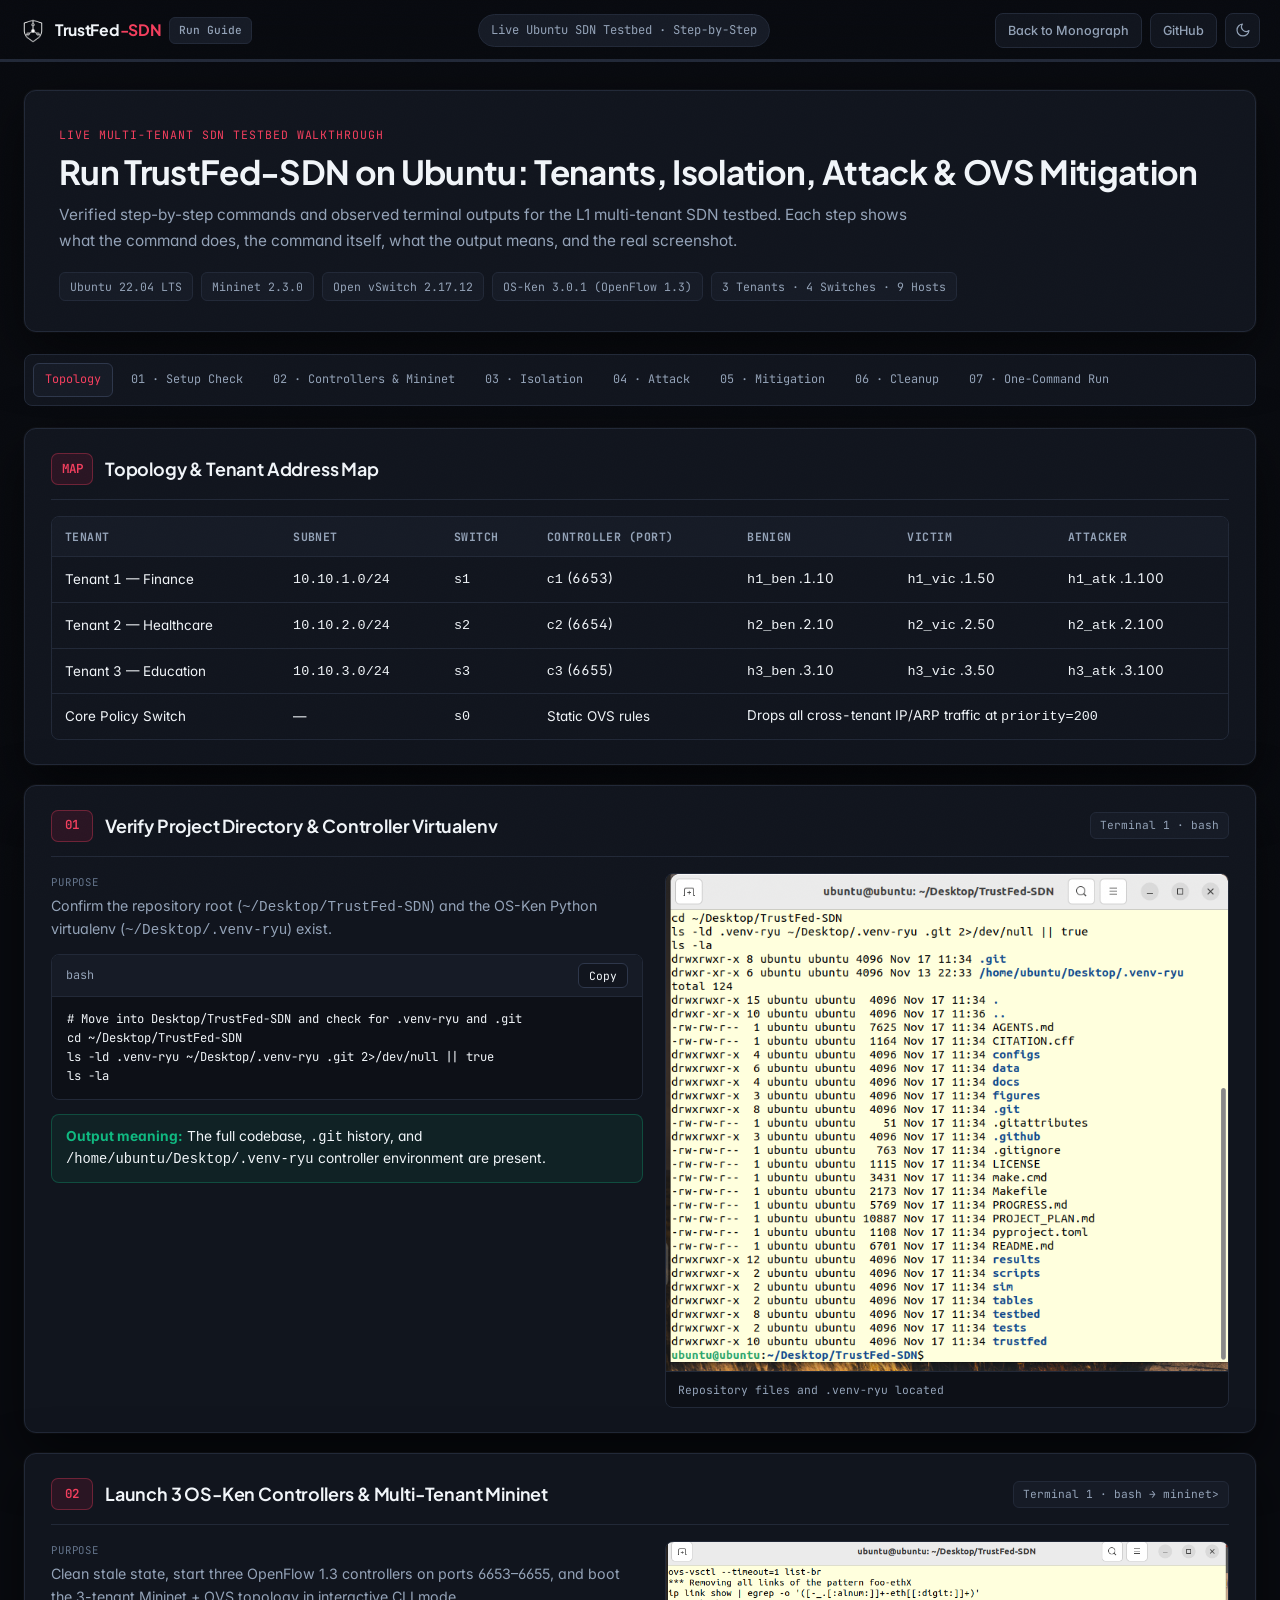
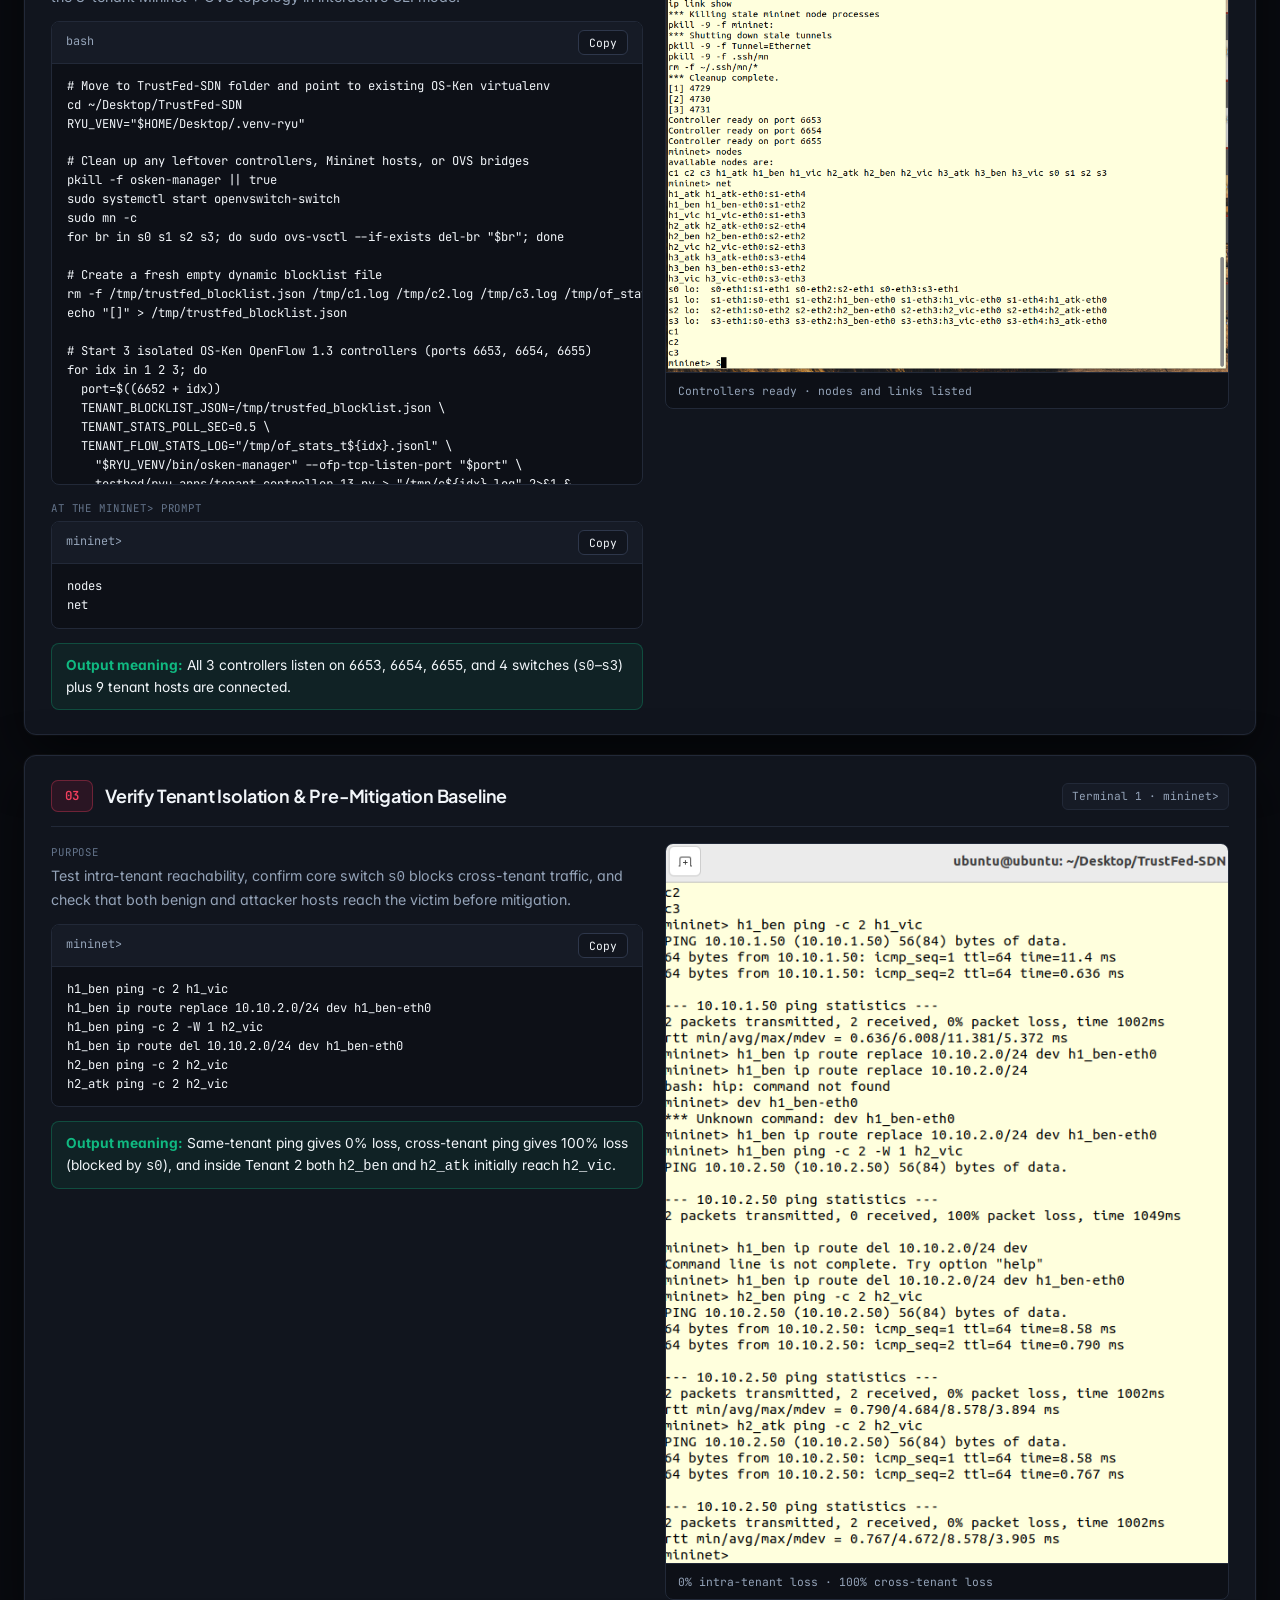
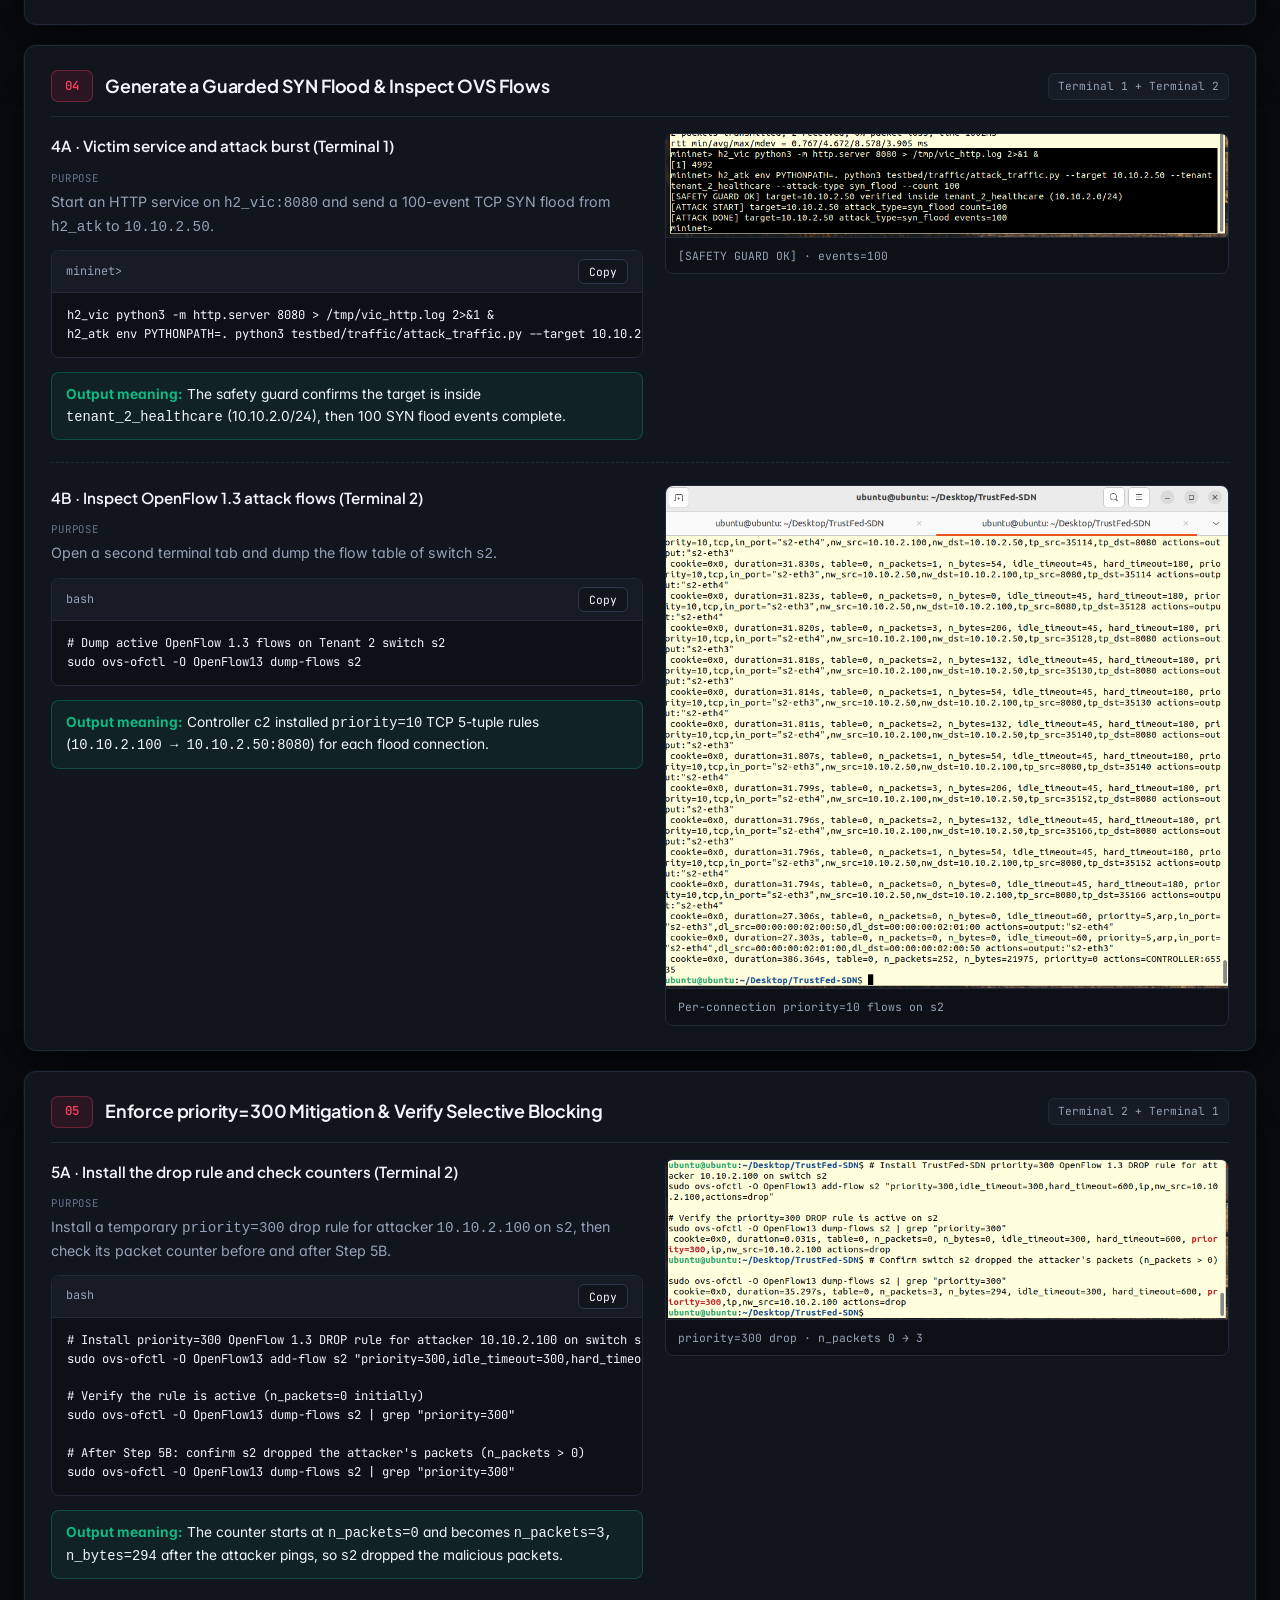
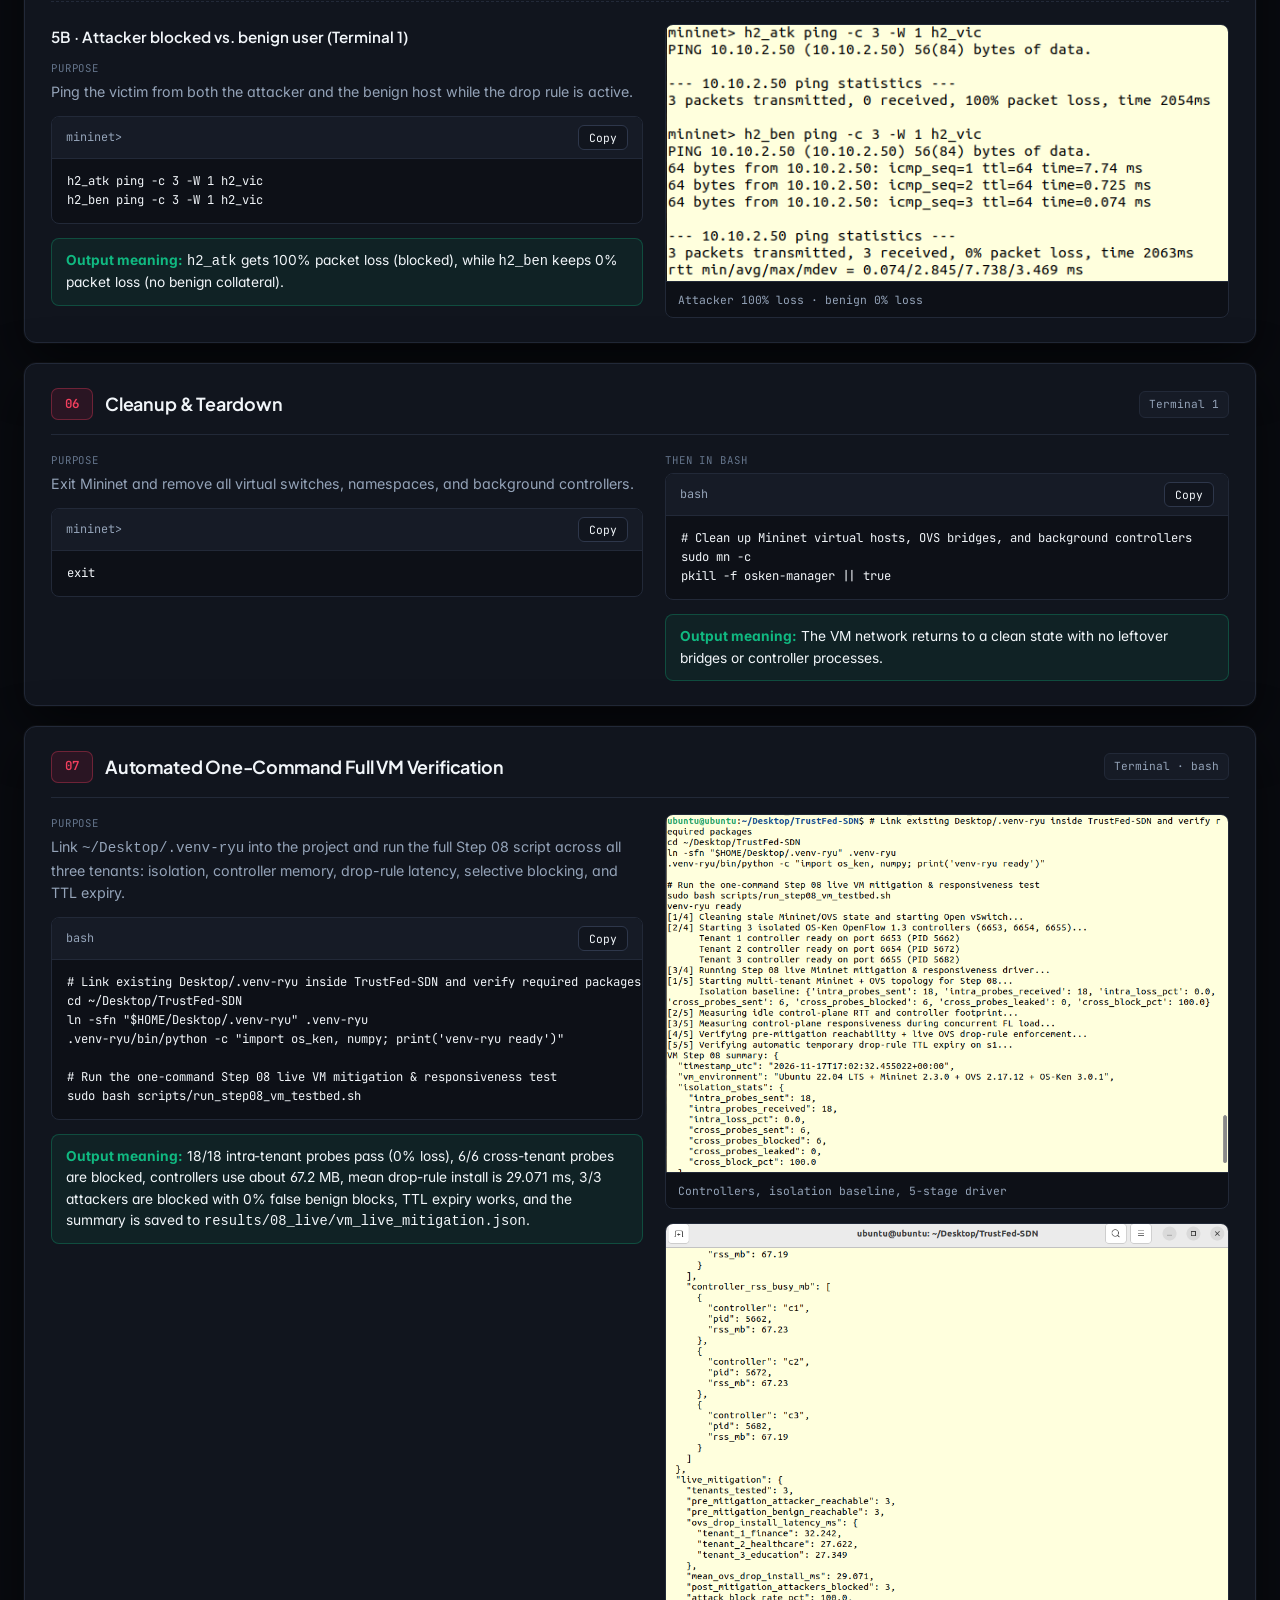
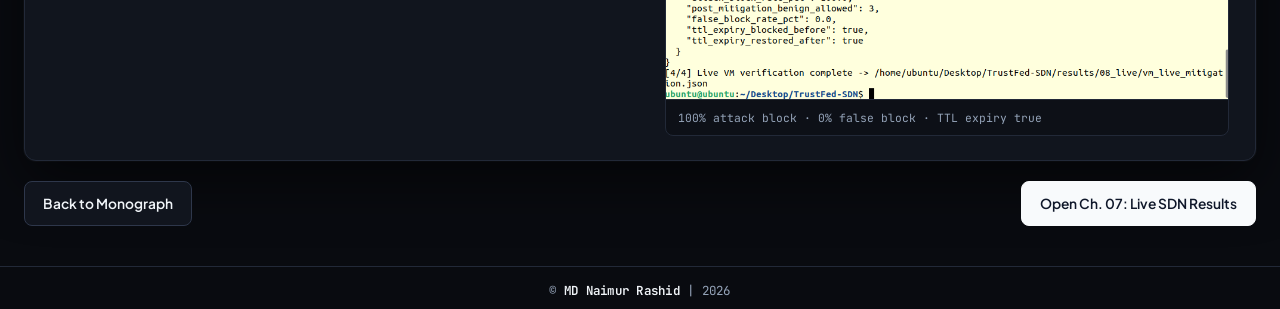
==== run-guide.html @ 1bdbc9b8 "Add Live Testbed Run Guide page with step screenshots and link buttons" ====
<!DOCTYPE html>
<html lang="en" data-theme="dark">

<head>
  <meta charset="UTF-8">
  <meta name="viewport" content="width=device-width, initial-scale=1.0">
  <title>Live Testbed Run Guide — TrustFed-SDN</title>
  <meta name="description"
    content="Step-by-step guide to run the TrustFed-SDN multi-tenant SDN testbed (Mininet + Open vSwitch + OS-Ken) on Ubuntu 22.04 with verified terminal outputs.">
  <link rel="icon" type="image/png" href="images/logo.png">
  <link rel="preconnect" href="https://fonts.googleapis.com">
  <link rel="preconnect" href="https://fonts.gstatic.com" crossorigin>
  <link
    href="https://fonts.googleapis.com/css2?family=Inter:wght@400;500;600;700&family=JetBrains+Mono:wght@400;500;600&family=Plus+Jakarta+Sans:wght@500;600;700&display=swap"
    rel="stylesheet">
  <link rel="stylesheet" href="css/style.css">
  <link rel="stylesheet" href="css/run-guide.css">
  <script>
    (function () {
      var saved = localStorage.getItem("theme") || "dark";
      document.documentElement.setAttribute("data-theme", saved);
    })();
  </script>
</head>

<body>
  <div class="grain" aria-hidden="true"></div>

  <!-- ============ TOP HEADER ============ -->
  <header class="topbar">
    <div class="topbar-inner">
      <div class="topbar-left">
        <a href="index.html" class="brand-link">
          <img src="images/logo.png" alt="TrustFed-SDN Mark" class="brand-logo" data-brand-logo>
          <span>TrustFed<span class="brand-accent">-SDN</span></span>
        </a>
        <span class="edition-pill">Run Guide</span>
      </div>

      <div class="topbar-center">
        <span class="chapter-readout">Live Ubuntu SDN Testbed · Step-by-Step</span>
      </div>

      <div class="topbar-right">
        <a href="index.html" class="pill-btn">Back to Monograph</a>
        <a href="https://github.com/naimurhamim/TrustFed-SDN" target="_blank" rel="noopener"
          class="pill-btn hide-mobile">GitHub</a>
        <button id="themeToggleBtn" class="icon-btn" type="button" aria-label="Toggle light and dark theme"
          title="Toggle light/dark theme">
          <svg class="icon-moon" width="16" height="16" viewBox="0 0 24 24" fill="none" stroke="currentColor"
            stroke-width="1.8" stroke-linecap="round" stroke-linejoin="round" aria-hidden="true">
            <path d="M21 12.79A9 9 0 1 1 11.21 3 7 7 0 0 0 21 12.79z"></path>
          </svg>
          <svg class="icon-sun" width="16" height="16" viewBox="0 0 24 24" fill="none" stroke="currentColor"
            stroke-width="1.8" stroke-linecap="round" stroke-linejoin="round" aria-hidden="true">
            <circle cx="12" cy="12" r="5"></circle>
            <line x1="12" y1="1" x2="12" y2="3"></line>
            <line x1="12" y1="21" x2="12" y2="23"></line>
            <line x1="4.22" y1="4.22" x2="5.64" y2="5.64"></line>
            <line x1="18.36" y1="18.36" x2="19.78" y2="19.78"></line>
            <line x1="1" y1="12" x2="3" y2="12"></line>
            <line x1="21" y1="12" x2="23" y2="12"></line>
            <line x1="4.22" y1="19.78" x2="5.64" y2="18.36"></line>
            <line x1="18.36" y1="5.64" x2="19.78" y2="4.22"></line>
          </svg>
        </button>
      </div>
    </div>
    <div class="read-progress-track">
      <div id="readProgressFill" class="read-progress-fill"></div>
    </div>
  </header>

  <main class="guide-shell">

    <!-- ============ HERO ============ -->
    <section class="guide-hero">
      <span class="guide-kicker">Live Multi-Tenant SDN Testbed Walkthrough</span>
      <h1 class="guide-title">Run TrustFed-SDN on Ubuntu: Tenants, Isolation, Attack &amp; OVS Mitigation</h1>
      <p class="guide-lede">
        Verified step-by-step commands and observed terminal outputs for the L1 multi-tenant SDN testbed. Each step
        shows what the command does, the command itself, what the output means, and the real screenshot.
      </p>
      <div class="env-chips">
        <span class="env-chip">Ubuntu 22.04 LTS</span>
        <span class="env-chip">Mininet 2.3.0</span>
        <span class="env-chip">Open vSwitch 2.17.12</span>
        <span class="env-chip">OS-Ken 3.0.1 (OpenFlow 1.3)</span>
        <span class="env-chip">3 Tenants · 4 Switches · 9 Hosts</span>
      </div>
    </section>

    <!-- ============ STEP JUMP NAV ============ -->
    <nav class="step-jump" aria-label="Jump to step">
      <a href="#topology">Topology</a>
      <a href="#step1">01 · Setup Check</a>
      <a href="#step2">02 · Controllers &amp; Mininet</a>
      <a href="#step3">03 · Isolation</a>
      <a href="#step4">04 · Attack</a>
      <a href="#step5">05 · Mitigation</a>
      <a href="#step6">06 · Cleanup</a>
      <a href="#step7">07 · One-Command Run</a>
    </nav>

    <!-- ============ TOPOLOGY ============ -->
    <section class="guide-step" id="topology">
      <div class="guide-step-head">
        <span class="guide-step-num">MAP</span>
        <h2>Topology &amp; Tenant Address Map</h2>
      </div>
      <div class="table-wrap">
        <table class="data-table">
          <thead>
            <tr>
              <th>Tenant</th>
              <th>Subnet</th>
              <th>Switch</th>
              <th>Controller (Port)</th>
              <th>Benign</th>
              <th>Victim</th>
              <th>Attacker</th>
            </tr>
          </thead>
          <tbody>
            <tr>
              <td>Tenant 1 — Finance</td>
              <td><code>10.10.1.0/24</code></td>
              <td><code>s1</code></td>
              <td><code>c1</code> (6653)</td>
              <td><code>h1_ben</code> .1.10</td>
              <td><code>h1_vic</code> .1.50</td>
              <td><code>h1_atk</code> .1.100</td>
            </tr>
            <tr>
              <td>Tenant 2 — Healthcare</td>
              <td><code>10.10.2.0/24</code></td>
              <td><code>s2</code></td>
              <td><code>c2</code> (6654)</td>
              <td><code>h2_ben</code> .2.10</td>
              <td><code>h2_vic</code> .2.50</td>
              <td><code>h2_atk</code> .2.100</td>
            </tr>
            <tr>
              <td>Tenant 3 — Education</td>
              <td><code>10.10.3.0/24</code></td>
              <td><code>s3</code></td>
              <td><code>c3</code> (6655)</td>
              <td><code>h3_ben</code> .3.10</td>
              <td><code>h3_vic</code> .3.50</td>
              <td><code>h3_atk</code> .3.100</td>
            </tr>
            <tr>
              <td>Core Policy Switch</td>
              <td>—</td>
              <td><code>s0</code></td>
              <td>Static OVS rules</td>
              <td colspan="3">Drops all cross-tenant IP/ARP traffic at <code>priority=200</code></td>
            </tr>
          </tbody>
        </table>
      </div>
    </section>

    <!-- ============ STEP 1 ============ -->
    <section class="guide-step" id="step1">
      <div class="guide-step-head">
        <span class="guide-step-num">01</span>
        <h2>Verify Project Directory &amp; Controller Virtualenv</h2>
        <span class="guide-step-where">Terminal 1 · bash</span>
      </div>
      <div class="step-split">
        <div class="step-text">
          <span class="label">Purpose</span>
          <p>Confirm the repository root (<code>~/Desktop/TrustFed-SDN</code>) and the OS-Ken Python virtualenv
            (<code>~/Desktop/.venv-ryu</code>) exist.</p>
          <div class="code-card">
            <div class="code-card-head"><span>bash</span><button class="copy-btn" type="button"
                data-copy-target="cmd1">Copy</button></div>
            <pre id="cmd1"># Move into Desktop/TrustFed-SDN and check for .venv-ryu and .git
cd ~/Desktop/TrustFed-SDN
ls -ld .venv-ryu ~/Desktop/.venv-ryu .git 2&gt;/dev/null || true
ls -la</pre>
          </div>
          <div class="meaning-box"><strong>Output meaning:</strong> The full codebase, <code>.git</code> history,
            and <code>/home/ubuntu/Desktop/.venv-ryu</code> controller environment are present.</div>
        </div>
        <div class="shot-col">
          <figure class="shot-card">
            <div class="shot-frame" data-title="Step 1 — Directory and Virtualenv Check">
              <img src="images/live-demo/step00_env_check.png" alt="Step 1 directory and virtualenv check" loading="lazy">
              <span class="zoom-chip">Click to enlarge</span>
            </div>
            <figcaption>Repository files and .venv-ryu located</figcaption>
          </figure>
        </div>
      </div>
    </section>

    <!-- ============ STEP 2 ============ -->
    <section class="guide-step" id="step2">
      <div class="guide-step-head">
        <span class="guide-step-num">02</span>
        <h2>Launch 3 OS-Ken Controllers &amp; Multi-Tenant Mininet</h2>
        <span class="guide-step-where">Terminal 1 · bash → mininet&gt;</span>
      </div>
      <div class="step-split">
        <div class="step-text">
          <span class="label">Purpose</span>
          <p>Clean stale state, start three OpenFlow 1.3 controllers on ports 6653–6655, and boot the 3-tenant
            Mininet + OVS topology in interactive CLI mode.</p>
          <div class="code-card">
            <div class="code-card-head"><span>bash</span><button class="copy-btn" type="button"
                data-copy-target="cmd2">Copy</button></div>
            <pre id="cmd2"># Move to TrustFed-SDN folder and point to existing OS-Ken virtualenv
cd ~/Desktop/TrustFed-SDN
RYU_VENV="$HOME/Desktop/.venv-ryu"

# Clean up any leftover controllers, Mininet hosts, or OVS bridges
pkill -f osken-manager || true
sudo systemctl start openvswitch-switch
sudo mn -c
for br in s0 s1 s2 s3; do sudo ovs-vsctl --if-exists del-br "$br"; done

# Create a fresh empty dynamic blocklist file
rm -f /tmp/trustfed_blocklist.json /tmp/c1.log /tmp/c2.log /tmp/c3.log /tmp/of_stats_t*.jsonl
echo "[]" &gt; /tmp/trustfed_blocklist.json

# Start 3 isolated OS-Ken OpenFlow 1.3 controllers (ports 6653, 6654, 6655)
for idx in 1 2 3; do
  port=$((6652 + idx))
  TENANT_BLOCKLIST_JSON=/tmp/trustfed_blocklist.json \
  TENANT_STATS_POLL_SEC=0.5 \
  TENANT_FLOW_STATS_LOG="/tmp/of_stats_t${idx}.jsonl" \
    "$RYU_VENV/bin/osken-manager" --ofp-tcp-listen-port "$port" \
    testbed/ryu_apps/tenant_controller_13.py &gt; "/tmp/c${idx}.log" 2&gt;&amp;1 &amp;
done

# Verify all 3 controllers are listening before starting Mininet
sleep 3
for port in 6653 6654 6655; do
  "$RYU_VENV/bin/python" -c "import socket; s=socket.create_connection(('127.0.0.1', $port), 1.0); s.close(); print('Controller ready on port', $port)"
done

# Start the 3-tenant Mininet + OVS topology in interactive CLI mode
SYS_SITE=$(python3 -c 'import site; print(":".join(site.getsitepackages()))')
sudo env PYTHONPATH="$PWD:$SYS_SITE" "$RYU_VENV/bin/python" testbed/topology/multi_tenant_topo.py --cli</pre>
          </div>
          <span class="label">At the mininet&gt; prompt</span>
          <div class="code-card">
            <div class="code-card-head"><span>mininet&gt;</span><button class="copy-btn" type="button"
                data-copy-target="cmd2b">Copy</button></div>
            <pre id="cmd2b">nodes
net</pre>
          </div>
          <div class="meaning-box"><strong>Output meaning:</strong> All 3 controllers listen on 6653, 6654, 6655,
            and 4 switches (<code>s0</code>–<code>s3</code>) plus 9 tenant hosts are connected.</div>
        </div>
        <div class="shot-col">
          <figure class="shot-card">
            <div class="shot-frame" data-title="Step 2 — Controllers Ready and Mininet Topology">
              <img src="images/live-demo/step01_controllers_and_topology.png"
                alt="Step 2 controllers ready and Mininet topology" loading="lazy">
              <span class="zoom-chip">Click to enlarge</span>
            </div>
            <figcaption>Controllers ready · nodes and links listed</figcaption>
          </figure>
        </div>
      </div>
    </section>

    <!-- ============ STEP 3 ============ -->
    <section class="guide-step" id="step3">
      <div class="guide-step-head">
        <span class="guide-step-num">03</span>
        <h2>Verify Tenant Isolation &amp; Pre-Mitigation Baseline</h2>
        <span class="guide-step-where">Terminal 1 · mininet&gt;</span>
      </div>
      <div class="step-split">
        <div class="step-text">
          <span class="label">Purpose</span>
          <p>Test intra-tenant reachability, confirm core switch <code>s0</code> blocks cross-tenant traffic, and
            check that both benign and attacker hosts reach the victim before mitigation.</p>
          <div class="code-card">
            <div class="code-card-head"><span>mininet&gt;</span><button class="copy-btn" type="button"
                data-copy-target="cmd3">Copy</button></div>
            <pre id="cmd3">h1_ben ping -c 2 h1_vic
h1_ben ip route replace 10.10.2.0/24 dev h1_ben-eth0
h1_ben ping -c 2 -W 1 h2_vic
h1_ben ip route del 10.10.2.0/24 dev h1_ben-eth0
h2_ben ping -c 2 h2_vic
h2_atk ping -c 2 h2_vic</pre>
          </div>
          <div class="meaning-box"><strong>Output meaning:</strong> Same-tenant ping gives 0% loss, cross-tenant
            ping gives 100% loss (blocked by <code>s0</code>), and inside Tenant 2 both <code>h2_ben</code> and
            <code>h2_atk</code> initially reach <code>h2_vic</code>.</div>
        </div>
        <div class="shot-col">
          <figure class="shot-card">
            <div class="shot-frame" data-title="Step 3 — Isolation and Pre-Attack Baseline">
              <img src="images/live-demo/step02_isolation_and_pre_attack.png"
                alt="Step 3 intra-tenant, cross-tenant isolation, and pre-attack baseline" loading="lazy">
              <span class="zoom-chip">Click to enlarge</span>
            </div>
            <figcaption>0% intra-tenant loss · 100% cross-tenant loss</figcaption>
          </figure>
        </div>
      </div>
    </section>

    <!-- ============ STEP 4 ============ -->
    <section class="guide-step" id="step4">
      <div class="guide-step-head">
        <span class="guide-step-num">04</span>
        <h2>Generate a Guarded SYN Flood &amp; Inspect OVS Flows</h2>
        <span class="guide-step-where">Terminal 1 + Terminal 2</span>
      </div>

      <div class="step-split">
        <div class="step-text">
          <h3 class="guide-sub">4A · Victim service and attack burst (Terminal 1)</h3>
          <span class="label">Purpose</span>
          <p>Start an HTTP service on <code>h2_vic:8080</code> and send a 100-event TCP SYN flood from
            <code>h2_atk</code> to <code>10.10.2.50</code>.</p>
          <div class="code-card">
            <div class="code-card-head"><span>mininet&gt;</span><button class="copy-btn" type="button"
                data-copy-target="cmd4a">Copy</button></div>
            <pre id="cmd4a">h2_vic python3 -m http.server 8080 &gt; /tmp/vic_http.log 2&gt;&amp;1 &amp;
h2_atk env PYTHONPATH=. python3 testbed/traffic/attack_traffic.py --target 10.10.2.50 --tenant tenant_2_healthcare --attack-type syn_flood --count 100</pre>
          </div>
          <div class="meaning-box"><strong>Output meaning:</strong> The safety guard confirms the target is inside
            <code>tenant_2_healthcare</code> (10.10.2.0/24), then 100 SYN flood events complete.</div>
        </div>
        <div class="shot-col">
          <figure class="shot-card">
            <div class="shot-frame" data-title="Step 4A — Live SYN Flood Execution">
              <img src="images/live-demo/step03a_syn_flood_attack.png" alt="Step 4A live SYN flood execution"
                loading="lazy">
              <span class="zoom-chip">Click to enlarge</span>
            </div>
            <figcaption>[SAFETY GUARD OK] · events=100</figcaption>
          </figure>
        </div>
      </div>

      <div class="step-split">
        <div class="step-text">
          <h3 class="guide-sub">4B · Inspect OpenFlow 1.3 attack flows (Terminal 2)</h3>
          <span class="label">Purpose</span>
          <p>Open a second terminal tab and dump the flow table of switch <code>s2</code>.</p>
          <div class="code-card">
            <div class="code-card-head"><span>bash</span><button class="copy-btn" type="button"
                data-copy-target="cmd4b">Copy</button></div>
            <pre id="cmd4b"># Dump active OpenFlow 1.3 flows on Tenant 2 switch s2
sudo ovs-ofctl -O OpenFlow13 dump-flows s2</pre>
          </div>
          <div class="meaning-box"><strong>Output meaning:</strong> Controller <code>c2</code> installed
            <code>priority=10</code> TCP 5-tuple rules (<code>10.10.2.100 → 10.10.2.50:8080</code>) for each
            flood connection.</div>
        </div>
        <div class="shot-col">
          <figure class="shot-card">
            <div class="shot-frame" data-title="Step 4B — OpenFlow 1.3 Flows During Attack">
              <img src="images/live-demo/step03b_ovs_attack_flows.png" alt="Step 4B OpenFlow flows during attack"
                loading="lazy">
              <span class="zoom-chip">Click to enlarge</span>
            </div>
            <figcaption>Per-connection priority=10 flows on s2</figcaption>
          </figure>
        </div>
      </div>
    </section>

    <!-- ============ STEP 5 ============ -->
    <section class="guide-step" id="step5">
      <div class="guide-step-head">
        <span class="guide-step-num">05</span>
        <h2>Enforce priority=300 Mitigation &amp; Verify Selective Blocking</h2>
        <span class="guide-step-where">Terminal 2 + Terminal 1</span>
      </div>

      <div class="step-split">
        <div class="step-text">
          <h3 class="guide-sub">5A · Install the drop rule and check counters (Terminal 2)</h3>
          <span class="label">Purpose</span>
          <p>Install a temporary <code>priority=300</code> drop rule for attacker <code>10.10.2.100</code> on
            <code>s2</code>, then check its packet counter before and after Step 5B.</p>
          <div class="code-card">
            <div class="code-card-head"><span>bash</span><button class="copy-btn" type="button"
                data-copy-target="cmd5a">Copy</button></div>
            <pre id="cmd5a"># Install priority=300 OpenFlow 1.3 DROP rule for attacker 10.10.2.100 on switch s2
sudo ovs-ofctl -O OpenFlow13 add-flow s2 "priority=300,idle_timeout=300,hard_timeout=600,ip,nw_src=10.10.2.100,actions=drop"

# Verify the rule is active (n_packets=0 initially)
sudo ovs-ofctl -O OpenFlow13 dump-flows s2 | grep "priority=300"

# After Step 5B: confirm s2 dropped the attacker's packets (n_packets &gt; 0)
sudo ovs-ofctl -O OpenFlow13 dump-flows s2 | grep "priority=300"</pre>
          </div>
          <div class="meaning-box"><strong>Output meaning:</strong> The counter starts at
            <code>n_packets=0</code> and becomes <code>n_packets=3, n_bytes=294</code> after the attacker pings,
            so <code>s2</code> dropped the malicious packets.</div>
        </div>
        <div class="shot-col">
          <figure class="shot-card">
            <div class="shot-frame" data-title="Step 5A — OVS Drop Rule and Packet Counter">
              <img src="images/live-demo/step04a_ovs_drop_rule_and_counters.png"
                alt="Step 5A OVS drop rule and incremented packet counter" loading="lazy">
              <span class="zoom-chip">Click to enlarge</span>
            </div>
            <figcaption>priority=300 drop · n_packets 0 → 3</figcaption>
          </figure>
        </div>
      </div>

      <div class="step-split">
        <div class="step-text">
          <h3 class="guide-sub">5B · Attacker blocked vs. benign user (Terminal 1)</h3>
          <span class="label">Purpose</span>
          <p>Ping the victim from both the attacker and the benign host while the drop rule is active.</p>
          <div class="code-card">
            <div class="code-card-head"><span>mininet&gt;</span><button class="copy-btn" type="button"
                data-copy-target="cmd5b">Copy</button></div>
            <pre id="cmd5b">h2_atk ping -c 3 -W 1 h2_vic
h2_ben ping -c 3 -W 1 h2_vic</pre>
          </div>
          <div class="meaning-box"><strong>Output meaning:</strong> <code>h2_atk</code> gets 100% packet loss
            (blocked), while <code>h2_ben</code> keeps 0% packet loss (no benign collateral).</div>
        </div>
        <div class="shot-col">
          <figure class="shot-card">
            <div class="shot-frame" data-title="Step 5B — Selective Mitigation Proof">
              <img src="images/live-demo/step04b_selective_mitigation_proof.png"
                alt="Step 5B selective mitigation proof" loading="lazy">
              <span class="zoom-chip">Click to enlarge</span>
            </div>
            <figcaption>Attacker 100% loss · benign 0% loss</figcaption>
          </figure>
        </div>
      </div>
    </section>

    <!-- ============ STEP 6 ============ -->
    <section class="guide-step" id="step6">
      <div class="guide-step-head">
        <span class="guide-step-num">06</span>
        <h2>Cleanup &amp; Teardown</h2>
        <span class="guide-step-where">Terminal 1</span>
      </div>
      <div class="step-split">
        <div class="step-text">
          <span class="label">Purpose</span>
          <p>Exit Mininet and remove all virtual switches, namespaces, and background controllers.</p>
          <div class="code-card">
            <div class="code-card-head"><span>mininet&gt;</span><button class="copy-btn" type="button"
                data-copy-target="cmd6a">Copy</button></div>
            <pre id="cmd6a">exit</pre>
          </div>
        </div>
        <div class="step-text">
          <span class="label">Then in bash</span>
          <div class="code-card">
            <div class="code-card-head"><span>bash</span><button class="copy-btn" type="button"
                data-copy-target="cmd6b">Copy</button></div>
            <pre id="cmd6b"># Clean up Mininet virtual hosts, OVS bridges, and background controllers
sudo mn -c
pkill -f osken-manager || true</pre>
          </div>
          <div class="meaning-box"><strong>Output meaning:</strong> The VM network returns to a clean state with
            no leftover bridges or controller processes.</div>
        </div>
      </div>
    </section>

    <!-- ============ STEP 7 ============ -->
    <section class="guide-step" id="step7">
      <div class="guide-step-head">
        <span class="guide-step-num">07</span>
        <h2>Automated One-Command Full VM Verification</h2>
        <span class="guide-step-where">Terminal · bash</span>
      </div>
      <div class="step-split">
        <div class="step-text">
          <span class="label">Purpose</span>
          <p>Link <code>~/Desktop/.venv-ryu</code> into the project and run the full Step 08 script across all
            three tenants: isolation, controller memory, drop-rule latency, selective blocking, and TTL expiry.</p>
          <div class="code-card">
            <div class="code-card-head"><span>bash</span><button class="copy-btn" type="button"
                data-copy-target="cmd7">Copy</button></div>
            <pre id="cmd7"># Link existing Desktop/.venv-ryu inside TrustFed-SDN and verify required packages
cd ~/Desktop/TrustFed-SDN
ln -sfn "$HOME/Desktop/.venv-ryu" .venv-ryu
.venv-ryu/bin/python -c "import os_ken, numpy; print('venv-ryu ready')"

# Run the one-command Step 08 live VM mitigation &amp; responsiveness test
sudo bash scripts/run_step08_vm_testbed.sh</pre>
          </div>
          <div class="meaning-box"><strong>Output meaning:</strong> 18/18 intra-tenant probes pass (0% loss), 6/6
            cross-tenant probes are blocked, controllers use about 67.2 MB, mean drop-rule install is
            29.071 ms, 3/3 attackers are blocked with 0% false benign blocks, TTL expiry works, and the summary is
            saved to <code>results/08_live/vm_live_mitigation.json</code>.</div>
        </div>
        <div class="shot-col">
          <figure class="shot-card">
            <div class="shot-frame" data-title="Step 7 — One-Command Startup and Isolation">
              <img src="images/live-demo/step06a_auto_vm_script_start.png"
                alt="Step 7 one-command VM testbed startup and isolation output" loading="lazy">
              <span class="zoom-chip">Click to enlarge</span>
            </div>
            <figcaption>Controllers, isolation baseline, 5-stage driver</figcaption>
          </figure>
          <figure class="shot-card">
            <div class="shot-frame" data-title="Step 7 — Mitigation Summary JSON">
              <img src="images/live-demo/step06b_auto_vm_script_summary.png"
                alt="Step 7 one-command VM mitigation summary JSON" loading="lazy">
              <span class="zoom-chip">Click to enlarge</span>
            </div>
            <figcaption>100% attack block · 0% false block · TTL expiry true</figcaption>
          </figure>
        </div>
      </div>
    </section>

    <div class="guide-footer-nav">
      <a href="index.html" class="btn btn-outline">Back to Monograph</a>
      <a href="index.html#ch07" class="btn btn-primary">Open Ch. 07: Live SDN Results</a>
    </div>
  </main>

  <div class="site-credit-bar">
    &copy; <a href="https://naimurrashid.dev/" target="_blank" rel="noopener">MD Naimur Rashid</a> | 2026
  </div>

  <!-- ============ SCREENSHOT LIGHTBOX ============ -->
  <div id="lightboxModal" class="lightbox" role="dialog" aria-modal="true" aria-labelledby="lightboxTitle">
    <div class="lightbox-card">
      <div class="lightbox-head">
        <span id="lightboxTitle" class="lightbox-title">Screenshot</span>
        <button id="lightboxCloseBtn" class="mini-nav-btn" type="button">
          <span>Close</span>
          <svg width="14" height="14" viewBox="0 0 24 24" fill="none" stroke="currentColor" stroke-width="1.9"
            stroke-linecap="round" stroke-linejoin="round" aria-hidden="true">
            <line x1="18" y1="6" x2="6" y2="18"></line>
            <line x1="6" y1="6" x2="18" y2="18"></line>
          </svg>
        </button>
      </div>
      <div class="lightbox-body">
        <img id="lightboxImg" src="" alt="Expanded screenshot">
      </div>
    </div>
  </div>

  <script src="js/run-guide.js"></script>
</body>

</html>
---- css/style.css ----
/* ============================================================================
   TrustFed-SDN — Interactive Research Monograph (Refined Editorial System)
   Executive typography, obsidian slate & Oxford alabaster themes, responsive UX
   ============================================================================ */

:root {
  --bg:            #090B10;
  --bg-alt:        #0D1017;
  --surface:       #11151E;
  --surface-2:     #161B26;
  --surface-3:     #1C2230;
  --border:        #222938;
  --border-strong: #2E374B;
  --text:          #F1F5F9;
  --text-dim:      #94A3B8;
  --text-faint:    #64748B;

  --accent-1:      #E11D48;
  --accent-2:      #F43F5E;
  --accent-soft:   rgba(225, 29, 72, 0.12);
  --accent-border: rgba(244, 63, 94, 0.34);
  --accent-green:  #10B981;
  --accent-amber:  #F59E0B;
  --accent-blue:   #38BDF8;
  --btn-primary-bg:   #F8FAFC;
  --btn-primary-text: #0F172A;
  --book-shadow:   0 20px 56px rgba(0, 0, 0, 0.56), 0 0 0 1px rgba(255, 255, 255, 0.03);

  --font-head:     'Plus Jakarta Sans', 'Inter', -apple-system, BlinkMacSystemFont, sans-serif;
  --font-body:     'Inter', -apple-system, BlinkMacSystemFont, sans-serif;
  --font-mono:     'JetBrains Mono', ui-monospace, SFMono-Regular, monospace;

  --topbar-h:      62px;
  --sidebar-w:     284px;
  --radius:        12px;
  --radius-sm:     8px;
}

:root[data-theme="light"] {
  --bg:            #F1F5F9;
  --bg-alt:        #F8FAFC;
  --surface:       #FFFFFF;
  --surface-2:     #F8FAFC;
  --surface-3:     #F1F5F9;
  --border:        #E2E8F0;
  --border-strong: #CBD5E1;
  --text:          #0F172A;
  --text-dim:      #475569;
  --text-faint:    #64748B;

  --accent-1:      #BE123C;
  --accent-2:      #BE123C;
  --accent-soft:   rgba(190, 18, 60, 0.08);
  --accent-border: rgba(190, 18, 60, 0.28);
  --accent-green:  #059669;
  --accent-amber:  #D97706;
  --accent-blue:   #0284C7;
  --btn-primary-bg:   #0F172A;
  --btn-primary-text: #FFFFFF;
  --book-shadow:   0 1px 3px rgba(15, 23, 42, 0.06), 0 12px 30px rgba(15, 23, 42, 0.05);
}

*, *::before, *::after { box-sizing: border-box; }
html { scroll-behavior: smooth; }

body {
  margin: 0;
  background: var(--bg);
  color: var(--text);
  font-family: var(--font-body);
  font-feature-settings: "cv02", "cv03", "cv04", "cv11";
  font-size: 15.5px;
  line-height: 1.68;
  -webkit-font-smoothing: antialiased;
  overflow-x: hidden;
  transition: background 0.25s ease, color 0.25s ease;
}

img { max-width: 100%; display: block; }
a { color: inherit; text-decoration: none; }
button { font-family: inherit; }

/* Subtle archival grain */
.grain {
  position: fixed;
  inset: 0;
  pointer-events: none;
  z-index: 999;
  opacity: 0.016;
  background-image: url("data:image/svg+xml,%3Csvg xmlns='http://www.w3.org/2000/svg' width='120' height='120'%3E%3Cfilter id='n'%3E%3CfeTurbulence type='fractalNoise' baseFrequency='0.9' numOctaves='2' stitchTiles='stitch'/%3E%3C/filter%3E%3Crect width='100%25' height='100%25' filter='url(%23n)'/%3E%3C/svg%3E");
}

.mono {
  font-family: var(--font-mono);
  font-variant-numeric: tabular-nums;
}

.brand-accent { color: var(--accent-2); }

/* ============================================================================
   TOP MONOGRAPH HEADER
   ============================================================================ */
.topbar {
  position: fixed;
  top: 0; left: 0; right: 0;
  height: var(--topbar-h);
  z-index: 200;
  background: rgba(9, 11, 16, 0.88);
  backdrop-filter: blur(16px);
  -webkit-backdrop-filter: blur(16px);
  border-bottom: 1px solid var(--border);
  transition: background 0.25s ease, border-color 0.25s ease;
}

:root[data-theme="light"] .topbar {
  background: rgba(255, 255, 255, 0.90);
}

.topbar-inner {
  max-width: 1440px;
  height: 100%;
  margin: 0 auto;
  padding: 0 20px;
  display: flex;
  align-items: center;
  justify-content: space-between;
  gap: 12px;
}

.topbar-left, .topbar-right {
  display: flex;
  align-items: center;
  gap: 8px;
  min-width: 0;
}

.brand-link {
  display: inline-flex;
  align-items: center;
  gap: 9px;
  font-family: var(--font-head);
  font-weight: 700;
  font-size: 0.98rem;
  letter-spacing: -0.02em;
  white-space: nowrap;
}

.brand-logo {
  width: 26px;
  height: 26px;
  object-fit: contain;
  flex-shrink: 0;
}

.edition-pill {
  font-family: var(--font-mono);
  font-size: 0.70rem;
  font-weight: 500;
  padding: 3px 9px;
  border-radius: 6px;
  background: var(--surface-2);
  border: 1px solid var(--border);
  color: var(--text-dim);
  white-space: nowrap;
}

.topbar-center {
  display: flex;
  align-items: center;
  justify-content: center;
  min-width: 0;
}

.chapter-readout {
  font-family: var(--font-mono);
  font-size: 0.76rem;
  color: var(--text-dim);
  background: var(--surface-2);
  border: 1px solid var(--border);
  padding: 5px 12px;
  border-radius: 999px;
  white-space: nowrap;
  overflow: hidden;
  text-overflow: ellipsis;
  max-width: 360px;
}

.icon-btn, .pill-btn {
  display: inline-flex;
  align-items: center;
  justify-content: center;
  gap: 6px;
  padding: 6px 12px;
  border-radius: 8px;
  border: 1px solid var(--border);
  background: var(--surface);
  color: var(--text-dim);
  font-size: 0.79rem;
  font-weight: 500;
  cursor: pointer;
  transition: border-color 0.16s ease, color 0.16s ease, background 0.16s ease;
  white-space: nowrap;
}

.icon-btn {
  width: 35px;
  height: 35px;
  padding: 0;
}

.icon-btn:hover, .pill-btn:hover {
  color: var(--text);
  border-color: var(--border-strong);
  background: var(--surface-2);
}

.pill-btn.active {
  background: var(--btn-primary-bg);
  border-color: var(--btn-primary-bg);
  color: var(--btn-primary-text);
  font-weight: 600;
}

.pill-btn-poster {
  border-color: var(--accent-border);
  color: var(--text);
}
.pill-btn-poster:hover {
  border-color: var(--accent-2);
}

.toc-mobile-btn { display: none; }

/* Theme toggle icons */
.icon-sun { display: none; }
.icon-moon { display: block; }
:root[data-theme="light"] .icon-sun { display: block; }
:root[data-theme="light"] .icon-moon { display: none; }

.read-progress-track {
  position: absolute;
  bottom: 0; left: 0; right: 0;
  height: 2px;
  background: var(--border);
}

.read-progress-fill {
  height: 100%;
  width: 10%;
  background: var(--accent-1);
  transition: width 0.3s cubic-bezier(0.22, 1, 0.36, 1);
}

/* ============================================================================
   BOOK WORKBENCH SHELL (SIDEBAR SPINE + OPEN BOOK FOLIO)
   ============================================================================ */
.book-shell {
  max-width: 1420px;
  margin: calc(var(--topbar-h) + 22px) auto 52px;
  padding: 0 20px;
  display: grid;
  grid-template-columns: var(--sidebar-w) minmax(0, 1fr);
  gap: 24px;
  align-items: start;
}

/* ---------- Left Book Spine / TOC ---------- */
.book-sidebar {
  position: sticky;
  top: calc(var(--topbar-h) + 20px);
  max-height: calc(100vh - var(--topbar-h) - 40px);
  display: flex;
  flex-direction: column;
  background: var(--surface);
  border: 1px solid var(--border);
  border-radius: var(--radius);
  box-shadow: var(--book-shadow);
  overflow: hidden;
}

.sidebar-head {
  padding: 14px 16px 11px;
  border-bottom: 1px solid var(--border);
  display: flex;
  align-items: center;
  justify-content: space-between;
}

.sidebar-kicker {
  font-family: var(--font-mono);
  font-size: 0.69rem;
  font-weight: 600;
  letter-spacing: 0.07em;
  text-transform: uppercase;
  color: var(--text-dim);
}

.sidebar-close-btn {
  display: none;
  align-items: center;
  justify-content: center;
  width: 30px;
  height: 30px;
  border-radius: 6px;
  background: var(--surface-2);
  border: 1px solid var(--border);
  color: var(--text-dim);
  cursor: pointer;
}

.toc-list {
  padding: 8px;
  overflow-y: auto;
  display: flex;
  flex-direction: column;
  gap: 3px;
}

.toc-item {
  width: 100%;
  border: 1px solid transparent;
  background: transparent;
  color: var(--text-dim);
  text-align: left;
  padding: 8px 10px;
  border-radius: 8px;
  display: flex;
  align-items: flex-start;
  gap: 10px;
  cursor: pointer;
  transition: background 0.14s ease, border-color 0.14s ease, color 0.14s ease;
  position: relative;
}

.toc-item:hover {
  background: var(--surface-2);
  color: var(--text);
}

.toc-item.active {
  background: var(--surface-2);
  border-color: var(--border-strong);
  color: var(--text);
}

.toc-item.active::before {
  content: "";
  position: absolute;
  left: 0; top: 8px; bottom: 8px;
  width: 3px;
  border-radius: 0 3px 3px 0;
  background: var(--accent-1);
}

.toc-num {
  flex-shrink: 0;
  font-family: var(--font-mono);
  font-size: 0.71rem;
  font-weight: 600;
  font-variant-numeric: tabular-nums;
  padding: 2px 6px;
  border-radius: 5px;
  background: var(--surface-3);
  border: 1px solid var(--border);
  color: var(--text-faint);
  margin-top: 2px;
}

.toc-item.active .toc-num {
  background: var(--accent-soft);
  border-color: var(--accent-border);
  color: var(--accent-2);
}

.toc-meta {
  display: flex;
  flex-direction: column;
  min-width: 0;
}

.toc-title {
  font-family: var(--font-head);
  font-size: 0.84rem;
  font-weight: 600;
  line-height: 1.28;
  color: var(--text);
}

.toc-sub {
  font-size: 0.73rem;
  color: var(--text-faint);
  line-height: 1.3;
  margin-top: 2px;
}

.sidebar-quick-links {
  padding: 10px 12px;
  border-top: 1px solid var(--border);
  display: flex;
  flex-direction: column;
  gap: 6px;
}

.sidebar-ext-link {
  display: flex;
  align-items: center;
  justify-content: space-between;
  gap: 8px;
  padding: 7px 10px;
  border-radius: 7px;
  border: 1px solid var(--border);
  background: var(--surface-2);
  color: var(--text-dim);
  font-size: 0.76rem;
  font-weight: 500;
  transition: border-color 0.15s ease, color 0.15s ease;
}

.sidebar-ext-link:hover {
  border-color: var(--border-strong);
  color: var(--text);
}

.sidebar-colophon {
  padding: 12px 16px;
  border-top: 1px solid var(--border);
  background: var(--bg-alt);
  font-size: 0.74rem;
  color: var(--text-faint);
  line-height: 1.48;
}

.colophon-badge {
  display: inline-block;
  font-family: var(--font-mono);
  font-size: 0.67rem;
  font-weight: 600;
  padding: 2px 7px;
  border-radius: 4px;
  background: var(--surface-2);
  border: 1px solid var(--border);
  color: var(--text-dim);
  margin-bottom: 6px;
}

.colophon-source {
  margin-top: 5px;
}
.colophon-source code {
  font-family: var(--font-mono);
  font-size: 0.71rem;
  color: var(--text-dim);
}

/* ---------- Open Book Folio ---------- */
.book-stage {
  min-width: 0;
}

.book-folio {
  position: relative;
  min-width: 0;
  background: var(--surface);
  border: 1px solid var(--border);
  border-radius: 14px;
  box-shadow: var(--book-shadow);
}

/* Subtle stacked page edge look on desktop */
.book-folio::before,
.book-folio::after {
  content: "";
  position: absolute;
  top: 12px;
  bottom: 12px;
  border-radius: 0 12px 12px 0;
  background: var(--surface-2);
  border: 1px solid var(--border);
  border-left: none;
  pointer-events: none;
  z-index: -1;
}
.book-folio::before { right: -5px; width: 9px; opacity: 0.85; }
.book-folio::after  { right: -10px; top: 20px; bottom: 20px; width: 9px; opacity: 0.50; }

/* Running folio bar inside the book */
.folio-bar {
  padding: 12px 28px;
  border-bottom: 1px solid var(--border);
  display: flex;
  align-items: center;
  justify-content: space-between;
  gap: 12px;
  flex-wrap: wrap;
  background: var(--bg-alt);
  border-radius: 14px 14px 0 0;
}

.folio-running-left {
  font-family: var(--font-mono);
  font-size: 0.71rem;
  letter-spacing: 0.06em;
  text-transform: uppercase;
  color: var(--text-dim);
}

.folio-running-right {
  display: flex;
  align-items: center;
  gap: 8px;
}

.folio-verified-pill {
  font-family: var(--font-mono);
  font-size: 0.69rem;
  padding: 3px 9px;
  border-radius: 6px;
  background: rgba(16, 185, 129, 0.10);
  border: 1px solid rgba(16, 185, 129, 0.30);
  color: var(--accent-green);
}

.mini-nav-btn {
  display: inline-flex;
  align-items: center;
  gap: 5px;
  padding: 5px 10px;
  border-radius: 7px;
  border: 1px solid var(--border);
  background: var(--surface);
  color: var(--text-dim);
  font-size: 0.75rem;
  font-weight: 500;
  cursor: pointer;
  transition: border-color 0.15s ease, color 0.15s ease, background 0.15s ease;
}
.mini-nav-btn:hover:not(:disabled) {
  border-color: var(--border-strong);
  color: var(--text);
  background: var(--surface-2);
}
.mini-nav-btn:disabled { opacity: 0.35; cursor: not-allowed; }

/* Individual Chapter Pages */
.chapter-page {
  display: none;
  min-width: 0;
  padding: 34px 40px 38px;
  position: relative;
}

.chapter-page.active {
  display: block;
}

body.scroll-mode .chapter-page {
  display: block;
  border-bottom: 1px solid var(--border);
  scroll-margin-top: calc(var(--topbar-h, 62px) + 16px);
}

body.scroll-mode .chapter-page:last-of-type {
  border-bottom: none;
}

body.scroll-mode .page-turn-footer,
body.scroll-mode .mini-nav-btn {
  display: none;
}

/* Smooth page-turn transitions */
@keyframes turnNext {
  from { opacity: 0; transform: translateX(18px); }
  to   { opacity: 1; transform: translateX(0); }
}

@keyframes turnPrev {
  from { opacity: 0; transform: translateX(-18px); }
  to   { opacity: 1; transform: translateX(0); }
}

.chapter-page.anim-next { animation: turnNext 0.28s cubic-bezier(0.22, 1, 0.36, 1); }
.chapter-page.anim-prev { animation: turnPrev 0.28s cubic-bezier(0.22, 1, 0.36, 1); }

/* Chapter Header inside each page */
.chapter-header {
  margin-bottom: 24px;
  padding-bottom: 16px;
  border-bottom: 1px solid var(--border);
}

.chapter-kicker {
  display: inline-block;
  font-family: var(--font-mono);
  font-size: 0.72rem;
  font-weight: 600;
  letter-spacing: 0.08em;
  text-transform: uppercase;
  color: var(--accent-2);
  margin-bottom: 6px;
}

.chapter-title {
  margin: 0 0 8px;
  font-family: var(--font-head);
  font-size: clamp(1.48rem, 2.5vw, 2.05rem);
  font-weight: 700;
  line-height: 1.22;
  letter-spacing: -0.025em;
}

.chapter-lede {
  margin: 0;
  font-family: var(--font-body);
  font-size: 1rem;
  font-weight: 400;
  font-style: normal;
  line-height: 1.62;
  color: var(--text-dim);
  max-width: 72ch;
}

/* ============================================================================
   CHAPTER 01: FRONT COVER MONOGRAPH
   ============================================================================ */
.cover-hero {
  position: relative;
  border-radius: var(--radius);
  overflow: hidden;
  padding: 32px 30px;
  margin-bottom: 26px;
  background: radial-gradient(circle at 86% 12%, rgba(225, 29, 72, 0.08), transparent 46%),
              var(--bg-alt);
  border: 1px solid var(--border);
}

.cover-canvas {
  position: absolute;
  inset: 0;
  width: 100%;
  height: 100%;
  pointer-events: none;
  opacity: 0.72;
}

.cover-content {
  position: relative;
  z-index: 2;
}

.cover-brand-row {
  display: flex;
  align-items: center;
  justify-content: space-between;
  flex-wrap: wrap;
  gap: 14px;
  margin-bottom: 18px;
}

.cover-logo-lockup {
  display: flex;
  align-items: center;
  gap: 13px;
}

.cover-logo {
  width: 52px;
  height: 52px;
  object-fit: contain;
  flex-shrink: 0;
}

.cover-system-name {
  margin: 0;
  font-family: var(--font-head);
  font-size: clamp(1.65rem, 2.9vw, 2.3rem);
  font-weight: 700;
  letter-spacing: -0.03em;
  line-height: 1.1;
}

.cover-subtag {
  font-size: 0.75rem;
  color: var(--text-dim);
  margin-top: 3px;
}

.badge-row {
  display: flex;
  flex-wrap: wrap;
  gap: 7px;
}

.badge {
  font-family: var(--font-mono);
  font-size: 0.70rem;
  font-weight: 500;
  padding: 4px 10px;
  border-radius: 6px;
  background: var(--surface-2);
  border: 1px solid var(--border-strong);
  color: var(--text-dim);
}

.badge-ok {
  background: rgba(16, 185, 129, 0.10);
  border-color: rgba(16, 185, 129, 0.34);
  color: var(--accent-green);
}

.cover-headline {
  margin: 0 0 12px;
  font-family: var(--font-head);
  font-size: clamp(1.32rem, 2.25vw, 1.85rem);
  font-weight: 600;
  line-height: 1.28;
  letter-spacing: -0.02em;
  max-width: 36ch;
}

.cover-abstract {
  margin: 0 0 22px;
  color: var(--text-dim);
  max-width: 68ch;
  font-size: 0.96rem;
  line-height: 1.66;
}

.cta-row {
  display: flex;
  flex-wrap: wrap;
  gap: 10px;
  margin-bottom: 24px;
}

.btn {
  display: inline-flex;
  align-items: center;
  justify-content: center;
  gap: 7px;
  padding: 10px 18px;
  border-radius: 8px;
  font-family: var(--font-head);
  font-size: 0.86rem;
  font-weight: 600;
  border: 1px solid transparent;
  cursor: pointer;
  transition: transform 0.14s ease, border-color 0.14s ease, background 0.14s ease;
}
.btn:hover { transform: translateY(-1px); }

.btn-primary {
  background: var(--btn-primary-bg);
  color: var(--btn-primary-text);
  border-color: var(--btn-primary-bg);
}

.btn-outline {
  background: var(--surface);
  border-color: var(--border-strong);
  color: var(--text);
}
.btn-outline:hover { border-color: var(--text-dim); background: var(--surface-2); }

.cover-meta-grid {
  display: grid;
  grid-template-columns: repeat(3, minmax(0, 1fr));
  gap: 14px;
  padding-top: 18px;
  border-top: 1px solid var(--border);
}

.meta-cell-label {
  display: block;
  font-family: var(--font-mono);
  font-size: 0.67rem;
  text-transform: uppercase;
  letter-spacing: 0.08em;
  color: var(--text-faint);
  margin-bottom: 3px;
}

.meta-cell-val {
  display: block;
  font-family: var(--font-head);
  font-size: 0.90rem;
  font-weight: 600;
  color: var(--text);
}

.meta-cell-sub {
  display: block;
  font-size: 0.77rem;
  color: var(--text-dim);
  font-weight: 400;
  margin-top: 1px;
}

/* KPI Strip */
.kpi-grid {
  display: grid;
  grid-template-columns: repeat(3, minmax(0, 1fr));
  gap: 12px;
  margin-bottom: 22px;
}

.kpi-card {
  background: var(--surface-2);
  border: 1px solid var(--border);
  border-radius: var(--radius-sm);
  padding: 15px 16px;
  display: flex;
  flex-direction: column;
  gap: 5px;
}

.kpi-label {
  font-family: var(--font-mono);
  font-size: 0.68rem;
  letter-spacing: 0.05em;
  text-transform: uppercase;
  color: var(--text-faint);
}

.kpi-value {
  font-family: var(--font-head);
  font-variant-numeric: tabular-nums;
  font-size: 1.38rem;
  font-weight: 700;
  line-height: 1.18;
  color: var(--text);
}

.kpi-value-primary {
  color: var(--accent-2);
}

.kpi-note {
  font-size: 0.79rem;
  color: var(--text-dim);
  line-height: 1.4;
}

/* ============================================================================
   CONTENT BLOCKS: GRIDS, CARDS, TABLES, FIGURES, CALLOUTS
   ============================================================================ */
.section-subhead {
  margin: 26px 0 12px;
  font-family: var(--font-head);
  font-size: 1.12rem;
  font-weight: 700;
  letter-spacing: -0.015em;
  display: flex;
  flex-wrap: wrap;
  align-items: center;
  gap: 8px;
}

.section-subhead code,
.callout code,
.progress-row code,
.info-card code,
.sidebar-colophon code,
.qr-showcase code {
  font-family: var(--font-mono);
  font-size: 0.84em;
  padding: 1px 5px;
  border-radius: 4px;
  background: var(--surface-3);
  border: 1px solid var(--border);
}

.grid-2 {
  display: grid;
  grid-template-columns: repeat(2, minmax(0, 1fr));
  gap: 16px;
  margin-bottom: 20px;
}

.grid-3 {
  display: grid;
  grid-template-columns: repeat(3, minmax(0, 1fr));
  gap: 14px;
  margin-bottom: 20px;
}

.info-card {
  background: var(--surface-2);
  border: 1px solid var(--border);
  border-radius: var(--radius-sm);
  padding: 18px 20px;
  min-width: 0;
}

.info-card h4 {
  margin: 0 0 8px;
  font-family: var(--font-head);
  font-size: 0.98rem;
  font-weight: 600;
}

.info-card p, .info-card ul {
  margin: 0;
  font-size: 0.89rem;
  color: var(--text-dim);
  line-height: 1.62;
}

.info-card ul { padding-left: 1.1rem; margin-top: 8px; }
.info-card li { margin-bottom: 5px; }

.callout {
  padding: 15px 18px;
  border-radius: var(--radius-sm);
  background: var(--surface-2);
  border: 1px solid var(--border);
  border-left: 3px solid var(--accent-1);
  margin: 16px 0 22px;
  font-size: 0.90rem;
  color: var(--text-dim);
  line-height: 1.6;
}
.callout strong { color: var(--text); }

.callout-warn {
  border-left-color: var(--accent-amber);
  background: rgba(245, 158, 11, 0.05);
}

.callout-ok {
  border-left-color: var(--accent-green);
  background: rgba(16, 185, 129, 0.05);
}

/* Formula box */
.formula-box {
  padding: 12px 15px;
  border-radius: var(--radius-sm);
  background: var(--bg-alt);
  border: 1px solid var(--border-strong);
  font-family: var(--font-mono);
  font-size: 0.81rem;
  color: var(--text);
  overflow-x: auto;
  margin: 12px 0 14px;
}

/* Tables */
.table-wrap {
  width: 100%;
  overflow-x: auto;
  -webkit-overflow-scrolling: touch;
  border: 1px solid var(--border);
  border-radius: var(--radius-sm);
  background: var(--surface);
  margin: 14px 0 22px;
}

table.data-table {
  width: 100%;
  border-collapse: collapse;
  font-size: 0.84rem;
  font-variant-numeric: tabular-nums;
  text-align: left;
}

table.data-table th,
table.data-table td {
  padding: 10px 13px;
  border-bottom: 1px solid var(--border);
}

table.data-table tbody tr:last-child td {
  border-bottom: none;
}

table.data-table th {
  font-family: var(--font-mono);
  font-size: 0.72rem;
  text-transform: uppercase;
  letter-spacing: 0.04em;
  color: var(--text-dim);
  background: var(--surface-2);
  white-space: nowrap;
}

table.data-table tbody tr:hover {
  background: var(--surface-2);
}

table.data-table tr.row-highlight {
  background: var(--accent-soft);
  font-weight: 600;
}

.tag-yes {
  color: var(--accent-green);
  font-weight: 600;
  font-family: var(--font-mono);
}
.tag-no {
  color: var(--text-faint);
  font-family: var(--font-mono);
}
.tag-partial {
  color: var(--accent-amber);
  font-weight: 600;
  font-family: var(--font-mono);
}

/* Interactive Figure Cards */
.figure-card {
  background: var(--surface-2);
  border: 1px solid var(--border);
  border-radius: var(--radius);
  overflow: hidden;
  margin: 16px 0 22px;
}

.figure-viewport {
  position: relative;
  background: #FFFFFF;
  padding: 10px;
  cursor: zoom-in;
  overflow: hidden;
  display: flex;
  align-items: center;
  justify-content: center;
}

.figure-viewport img {
  width: 100%;
  height: auto;
  border-radius: 5px;
  transition: transform 0.22s ease;
}

.figure-viewport-methodology img {
  max-height: 360px;
  width: auto;
  max-width: 100%;
  object-fit: contain;
}

.figure-viewport:hover img {
  transform: scale(1.01);
}

.zoom-chip {
  position: absolute;
  right: 12px; bottom: 12px;
  font-family: var(--font-mono);
  font-size: 0.69rem;
  font-weight: 600;
  padding: 4px 9px;
  border-radius: 6px;
  background: rgba(15, 23, 42, 0.84);
  color: #F8FAFC;
  border: 1px solid rgba(255, 255, 255, 0.16);
}

.figure-caption {
  padding: 12px 15px;
  border-top: 1px solid var(--border);
  display: flex;
  align-items: center;
  justify-content: space-between;
  gap: 10px;
  flex-wrap: wrap;
}

.figure-caption-text {
  font-size: 0.84rem;
  color: var(--text-dim);
  line-height: 1.5;
}
.figure-caption-text strong { color: var(--text); }

.pdf-chip {
  font-family: var(--font-mono);
  font-size: 0.71rem;
  font-weight: 500;
  padding: 4px 10px;
  border-radius: 6px;
  border: 1px solid var(--border-strong);
  background: var(--surface);
  color: var(--text-dim);
  white-space: nowrap;
}
.pdf-chip:hover { color: var(--text); border-color: var(--text-dim); }

/* Compact Operational Workflow Split Layout (Chapter 03) */
.workflow-split {
  display: grid;
  grid-template-columns: minmax(0, 1fr) 272px;
  gap: 22px;
  align-items: start;
  margin: 22px 0 10px;
}

.workflow-stages-col {
  min-width: 0;
}

.workflow-figure-col {
  display: flex;
  justify-content: center;
}

.figure-card-compact {
  margin: 0;
  max-width: 272px;
  width: 100%;
}

.figure-card-compact .figure-viewport {
  padding: 8px;
}

.figure-card-compact .figure-viewport img {
  max-height: 410px;
  width: auto;
  max-width: 100%;
  object-fit: contain;
}

/* Stage Stepper List */
.stage-list {
  display: grid;
  grid-template-columns: repeat(2, minmax(0, 1fr));
  gap: 10px;
  margin: 14px 0;
}

.stage-item {
  display: flex;
  gap: 11px;
  padding: 12px 14px;
  border-radius: var(--radius-sm);
  background: var(--surface-2);
  border: 1px solid var(--border);
  min-width: 0;
}

.stage-num {
  flex-shrink: 0;
  min-width: 30px;
  height: 28px;
  padding: 0 5px;
  border-radius: 6px;
  background: var(--surface-3);
  border: 1px solid var(--border-strong);
  color: var(--accent-2);
  font-family: var(--font-mono);
  font-size: 0.72rem;
  font-weight: 600;
  display: flex;
  align-items: center;
  justify-content: center;
}

.stage-num-tot {
  background: var(--accent-soft);
  border-color: var(--accent-border);
  color: var(--accent-2);
}

.stage-item h5 {
  margin: 0 0 3px;
  font-family: var(--font-head);
  font-size: 0.89rem;
  font-weight: 600;
}

.stage-item p {
  margin: 0;
  font-size: 0.80rem;
  color: var(--text-dim);
  line-height: 1.48;
}

/* Progress Checklist inside Chapter 08 */
.progress-list {
  display: flex;
  flex-direction: column;
  gap: 7px;
  margin: 14px 0 22px;
}

.progress-row {
  display: grid;
  grid-template-columns: 74px 1fr auto;
  align-items: center;
  gap: 14px;
  padding: 11px 15px;
  border-radius: 8px;
  background: var(--surface-2);
  border: 1px solid var(--border);
}

.step-badge {
  font-family: var(--font-mono);
  font-size: 0.73rem;
  font-weight: 600;
  color: var(--accent-2);
}

.step-desc {
  font-size: 0.87rem;
  color: var(--text);
  line-height: 1.45;
}

.status-done {
  font-family: var(--font-mono);
  font-size: 0.70rem;
  font-weight: 600;
  padding: 3px 9px;
  border-radius: 6px;
  background: rgba(16, 185, 129, 0.12);
  border: 1px solid rgba(16, 185, 129, 0.34);
  color: var(--accent-green);
  white-space: nowrap;
}

/* Code / Command / BibTeX blocks */
.code-card {
  background: var(--bg-alt);
  border: 1px solid var(--border);
  border-radius: var(--radius-sm);
  overflow: hidden;
  margin: 12px 0 18px;
}

.code-card-head {
  padding: 8px 14px;
  background: var(--surface-2);
  border-bottom: 1px solid var(--border);
  display: flex;
  align-items: center;
  justify-content: space-between;
  gap: 10px;
  font-family: var(--font-mono);
  font-size: 0.74rem;
  color: var(--text-dim);
}

.copy-btn {
  padding: 4px 10px;
  border-radius: 6px;
  border: 1px solid var(--border-strong);
  background: var(--surface);
  color: var(--text);
  font-family: var(--font-mono);
  font-size: 0.71rem;
  cursor: pointer;
  flex-shrink: 0;
}
.copy-btn:hover { border-color: var(--text-dim); }

.code-card pre {
  margin: 0;
  padding: 13px 15px;
  font-family: var(--font-mono);
  font-size: 0.80rem;
  line-height: 1.56;
  overflow-x: auto;
  color: var(--text);
}

/* References List */
.ref-list {
  display: flex;
  flex-direction: column;
  gap: 8px;
  margin-top: 12px;
}

.ref-row {
  display: grid;
  grid-template-columns: 34px 1fr auto;
  align-items: center;
  gap: 14px;
  padding: 12px 15px;
  border-radius: 8px;
  background: var(--surface-2);
  border: 1px solid var(--border);
  transition: border-color 0.15s ease, background 0.15s ease;
}

.ref-row:hover {
  border-color: var(--border-strong);
  background: var(--surface-3);
}

.ref-idx {
  font-family: var(--font-mono);
  font-size: 0.76rem;
  font-weight: 600;
  color: var(--accent-2);
}

.ref-title {
  display: block;
  font-weight: 600;
  font-size: 0.89rem;
  color: var(--text);
  line-height: 1.42;
}

.ref-meta {
  display: block;
  font-size: 0.78rem;
  color: var(--text-dim);
  margin-top: 2px;
}

.ref-doi {
  display: inline-flex;
  align-items: center;
  gap: 4px;
  font-family: var(--font-mono);
  font-size: 0.73rem;
  font-weight: 500;
  color: var(--accent-2);
  white-space: nowrap;
}

/* Team Cards & QR Colophon (Chapter 10) */
.team-grid {
  display: grid;
  grid-template-columns: repeat(3, minmax(0, 1fr));
  gap: 16px;
  margin-bottom: 24px;
}

.team-card {
  background: var(--surface-2);
  border: 1px solid var(--border);
  border-radius: var(--radius);
  padding: 22px 18px;
  text-align: center;
  display: flex;
  flex-direction: column;
  align-items: center;
}

.team-card.supervisor {
  border-color: var(--accent-border);
  background: var(--surface-2);
}

.team-avatar-wrap {
  width: 92px; height: 92px;
  border-radius: 50%;
  padding: 2px;
  border: 2px solid var(--border-strong);
  background: var(--surface);
  margin-bottom: 13px;
}

.team-card.supervisor .team-avatar-wrap {
  border-color: var(--accent-1);
}

.team-avatar {
  width: 100%; height: 100%;
  border-radius: 50%;
  object-fit: cover;
  object-position: center top;
  background: var(--surface);
}

.team-role {
  font-family: var(--font-mono);
  font-size: 0.69rem;
  text-transform: uppercase;
  letter-spacing: 0.08em;
  color: var(--accent-2);
  margin-bottom: 4px;
}

.team-name {
  margin: 0 0 4px;
  font-family: var(--font-head);
  font-size: 1.02rem;
  font-weight: 600;
}

.ext-name-link {
  display: inline-flex;
  align-items: center;
  gap: 5px;
}
.ext-name-link:hover {
  color: var(--accent-2);
}

.team-id {
  margin: 0 0 8px;
  font-family: var(--font-mono);
  font-size: 0.76rem;
  color: var(--text-faint);
}

.team-bio {
  margin: 0;
  font-size: 0.82rem;
  color: var(--text-dim);
  line-height: 1.5;
}

.qr-showcase {
  display: grid;
  grid-template-columns: 204px 1fr;
  gap: 22px;
  align-items: center;
  padding: 22px;
  border-radius: var(--radius);
  background: var(--bg-alt);
  border: 1px solid var(--border);
}

.qr-frame {
  background: #FFFFFF;
  padding: 10px;
  border-radius: 10px;
  border: 1px solid var(--border);
}

/* ============================================================================
   PAGE-TURN BOOK FOOTER NAVIGATOR
   ============================================================================ */
.page-turn-footer {
  padding: 18px 40px 24px;
  border-top: 1px solid var(--border);
  background: var(--bg-alt);
  border-radius: 0 0 14px 14px;
  display: flex;
  flex-direction: column;
  gap: 14px;
}

.page-turn-row {
  display: grid;
  grid-template-columns: 1fr auto 1fr;
  align-items: center;
  gap: 12px;
}

.turn-btn {
  display: flex;
  align-items: center;
  gap: 10px;
  padding: 11px 15px;
  border-radius: 9px;
  border: 1px solid var(--border);
  background: var(--surface);
  color: var(--text);
  cursor: pointer;
  transition: border-color 0.16s ease, background 0.16s ease;
  text-align: left;
  min-width: 0;
}

.turn-btn svg {
  flex-shrink: 0;
}

.turn-btn.next {
  justify-content: flex-end;
  text-align: right;
  background: var(--btn-primary-bg);
  border-color: var(--btn-primary-bg);
  color: var(--btn-primary-text);
}

.turn-btn.prev:hover:not(:disabled) {
  border-color: var(--border-strong);
  background: var(--surface-2);
}

.turn-btn.next:hover {
  opacity: 0.92;
}

.turn-btn:disabled {
  opacity: 0.35;
  cursor: not-allowed;
}

.turn-dir {
  display: block;
  font-family: var(--font-mono);
  font-size: 0.68rem;
  opacity: 0.78;
  text-transform: uppercase;
  letter-spacing: 0.06em;
}

.turn-label {
  display: block;
  font-family: var(--font-head);
  font-size: 0.87rem;
  font-weight: 600;
  white-space: nowrap;
  overflow: hidden;
  text-overflow: ellipsis;
}

.page-strip {
  display: flex;
  align-items: center;
  gap: 5px;
  justify-content: center;
}

.page-pip {
  width: 30px; height: 30px;
  border-radius: 7px;
  border: 1px solid var(--border);
  background: var(--surface);
  color: var(--text-dim);
  font-family: var(--font-mono);
  font-size: 0.71rem;
  font-weight: 600;
  cursor: pointer;
  flex-shrink: 0;
  transition: border-color 0.14s ease, color 0.14s ease, background 0.14s ease;
}

.page-pip:hover {
  border-color: var(--border-strong);
  color: var(--text);
}

.page-pip.active {
  background: var(--btn-primary-bg);
  border-color: var(--btn-primary-bg);
  color: var(--btn-primary-text);
}

.keyboard-hint {
  text-align: center;
  font-size: 0.75rem;
  color: var(--text-faint);
}

.site-credit-bar {
  padding: 14px 28px 18px;
  border-top: 1px solid var(--border);
  background: var(--surface-1);
  text-align: center;
  font-family: var(--font-mono);
  font-size: 0.78rem;
  letter-spacing: 0.02em;
  color: var(--text-dim);
}

.site-credit-bar a {
  color: var(--text);
  font-weight: 600;
  text-decoration: none;
  border-bottom: 1px solid transparent;
  transition: color 0.14s ease, border-color 0.14s ease;
}

.site-credit-bar a:hover {
  color: var(--accent-2);
  border-bottom-color: var(--accent-2);
}

/* ============================================================================
   FIGURE LIGHTBOX MODAL
   ============================================================================ */
.lightbox {
  position: fixed;
  inset: 0;
  z-index: 500;
  background: rgba(9, 11, 16, 0.86);
  backdrop-filter: blur(8px);
  display: none;
  align-items: center;
  justify-content: center;
  padding: 20px;
}

.lightbox.open { display: flex; }

.lightbox-card {
  max-width: 1100px;
  width: 100%;
  max-height: 92vh;
  background: var(--surface);
  border: 1px solid var(--border-strong);
  border-radius: 12px;
  overflow: hidden;
  display: flex;
  flex-direction: column;
}

.lightbox-head {
  padding: 12px 16px;
  border-bottom: 1px solid var(--border);
  display: flex;
  align-items: center;
  justify-content: space-between;
  gap: 12px;
}

.lightbox-title {
  font-family: var(--font-head);
  font-size: 0.94rem;
  font-weight: 600;
}

.lightbox-body {
  padding: 14px;
  background: #FFFFFF;
  overflow: auto;
  display: flex;
  justify-content: center;
}

.lightbox-body img {
  max-height: 74vh;
  width: auto;
  object-fit: contain;
}

.lightbox-foot {
  padding: 10px 16px;
  border-top: 1px solid var(--border);
  display: flex;
  align-items: center;
  justify-content: space-between;
  font-size: 0.80rem;
  color: var(--text-dim);
  flex-wrap: wrap;
  gap: 10px;
}

/* ============================================================================
   RESPONSIVE BREAKPOINTS (TABLET & MOBILE FIRST POLISH)
   ============================================================================ */
.sidebar-backdrop {
  display: none;
  position: fixed;
  inset: 0;
  background: rgba(0, 0, 0, 0.56);
  z-index: 250;
}

@media (max-width: 1040px) {
  .book-shell {
    grid-template-columns: 1fr;
  }
  .book-folio::before,
  .book-folio::after {
    display: none;
  }
  .toc-mobile-btn { display: inline-flex; }
  .sidebar-close-btn { display: inline-flex; }

  .book-sidebar {
    position: fixed;
    top: 0; left: 0; bottom: 0;
    width: 300px;
    max-width: 85vw;
    max-height: 100vh;
    z-index: 300;
    border-radius: 0 14px 14px 0;
    transform: translateX(-105%);
    transition: transform 0.24s ease;
  }
  .book-sidebar.open { transform: translateX(0); }
  .sidebar-backdrop.open { display: block; }
}

@media (max-width: 900px) {
  .workflow-split {
    grid-template-columns: 1fr;
    gap: 18px;
  }
  .figure-card-compact {
    max-width: 240px;
    margin: 0 auto;
  }
  .kpi-grid,
  .grid-3,
  .cover-meta-grid,
  .team-grid {
    grid-template-columns: repeat(2, minmax(0, 1fr));
  }
}

@media (max-width: 768px) {
  .hide-mobile,
  .topbar-center,
  .edition-pill,
  .folio-verified-pill {
    display: none !important;
  }
  .topbar-inner {
    padding: 0 12px;
    gap: 8px;
  }
  .book-shell {
    margin: calc(var(--topbar-h) + 12px) auto 32px;
    padding: 0 10px;
    gap: 16px;
  }
  .folio-bar {
    padding: 10px 14px;
    gap: 8px;
  }
  .folio-running-left {
    font-size: 0.67rem;
    max-width: 56vw;
    overflow: hidden;
    text-overflow: ellipsis;
    white-space: nowrap;
  }
  .chapter-page {
    padding: 20px 16px 24px;
  }
  .cover-hero {
    padding: 22px 16px;
    margin-bottom: 18px;
  }
  .cover-logo {
    width: 42px;
    height: 42px;
  }
  .cta-row .btn {
    width: 100%;
  }
  .grid-2,
  .stage-list,
  .cover-meta-grid,
  .team-grid,
  .qr-showcase {
    grid-template-columns: 1fr;
  }
  .qr-frame {
    max-width: 196px;
    margin: 0 auto;
  }
  .page-turn-footer {
    padding: 16px;
  }
  .page-turn-row {
    display: flex;
    flex-direction: column;
    align-items: stretch;
    gap: 10px;
  }
  .turn-btn.next { order: 1; }
  .turn-btn.prev { order: 2; }
  .page-strip {
    order: 3;
    overflow-x: auto;
    justify-content: flex-start;
    padding-bottom: 4px;
  }
  .progress-row {
    grid-template-columns: 1fr auto;
    gap: 8px 12px;
    padding: 10px 12px;
  }
  .step-desc {
    grid-column: 1 / -1;
    order: 3;
  }
  .ref-row {
    grid-template-columns: 28px 1fr;
    gap: 8px 10px;
  }
  .ref-doi {
    grid-column: 2;
    justify-self: start;
    margin-top: 2px;
  }
  .table-wrap {
    margin: 12px 0 18px;
  }
  table.data-table th,
  table.data-table td {
    padding: 8px 10px;
    font-size: 0.78rem;
  }
  .figure-viewport-methodology img {
    max-height: 280px;
  }
  .lightbox {
    padding: 10px;
  }
}

@media (max-width: 480px) {
  .kpi-grid,
  .grid-3 {
    grid-template-columns: 1fr;
  }
  .kpi-value {
    font-size: 1.26rem;
  }
  .mini-nav-btn span {
    display: none;
  }
}

/* ---------- Interactive Autonomous Mini-Robot Companion ---------- */
.mini-robot {
  position: fixed;
  left: 0;
  top: 0;
  width: 72px;
  height: 84px;
  z-index: 450;
  cursor: grab;
  user-select: none;
  -webkit-user-select: none;
  touch-action: none;
  will-change: transform;
  outline: none;
}

.mini-robot:focus-visible .robot-head {
  stroke: var(--accent-1, #e11d48);
  stroke-width: 2.4;
}

.mini-robot.is-dragging {
  cursor: grabbing;
  filter: drop-shadow(0 14px 20px rgba(0, 0, 0, 0.38));
}

.mini-robot.is-dragging .robot-chassis {
  transform: scale(1.06);
}

.robot-svg {
  width: 100%;
  height: 100%;
  overflow: visible;
  display: block;
}

.robot-chassis {
  transform-box: view-box;
  transform-origin: 60px 68px;
  transition: transform 0.2s cubic-bezier(0.22, 1, 0.36, 1);
}

.robot-shadow {
  fill: rgba(2, 6, 23, 0.38);
  transform-box: fill-box;
  transform-origin: center;
  transition: transform 0.25s ease, opacity 0.25s ease;
}

.mini-robot.is-dragging .robot-shadow {
  transform: scale(0.75);
  opacity: 0.22;
}

.robot-head,
.robot-torso,
.robot-ear,
.robot-neck,
.robot-thruster-base {
  fill: var(--surface, #151b26);
  stroke: rgba(226, 232, 240, 0.32);
  transition: fill 0.25s ease, stroke 0.25s ease;
}

.robot-arm {
  stroke: var(--text-secondary, #cbd5e1);
  transform-box: fill-box;
  transition: stroke 0.25s ease;
}

.robot-arm.arm-left {
  transform-origin: 95% 10%;
}

.robot-arm.arm-right {
  transform-origin: 5% 10%;
}

.robot-visor {
  fill: #070a10;
  stroke: rgba(244, 63, 94, 0.42);
}

.robot-antenna-stem {
  stroke: rgba(226, 232, 240, 0.55);
}

.robot-antenna-bulb {
  fill: var(--accent-2, #f43f5e);
  animation: robotAntennaPulse 2.4s ease-in-out infinite;
}

.robot-antenna-halo {
  fill: rgba(244, 63, 94, 0.22);
  transform-box: fill-box;
  transform-origin: center;
  animation: robotHaloPulse 2.4s ease-in-out infinite;
}

.robot-eye {
  fill: #fb7185;
  transform-box: fill-box;
  transform-origin: center;
  transition: transform 0.08s ease, opacity 0.12s ease;
}

.robot-eye-happy {
  stroke: #fda4af;
  opacity: 0;
  transition: opacity 0.14s ease;
}

.robot-cheek {
  fill: rgba(244, 63, 94, 0.32);
  opacity: 0;
  transition: opacity 0.2s ease, transform 0.2s ease;
}

.robot-mouth {
  stroke: #fda4af;
  transition: d 0.16s ease, fill 0.16s ease, stroke 0.16s ease;
}

.robot-core {
  fill: rgba(225, 29, 72, 0.24);
  stroke: var(--accent-2, #f43f5e);
  transform-box: fill-box;
  transform-origin: center;
  transition: transform 0.25s ease, fill 0.25s ease;
}

.robot-thruster-glow {
  fill: rgba(244, 63, 94, 0.34);
  animation: robotThrusterPulse 1.6s ease-in-out infinite;
}

/* Light theme crisp contrast overrides */
html[data-theme="light"] .robot-head,
html[data-theme="light"] .robot-torso,
html[data-theme="light"] .robot-ear,
html[data-theme="light"] .robot-neck,
html[data-theme="light"] .robot-thruster-base {
  fill: #ffffff;
  stroke: rgba(15, 23, 42, 0.28);
}

html[data-theme="light"] .robot-arm {
  stroke: #334155;
}

html[data-theme="light"] .robot-antenna-stem {
  stroke: rgba(15, 23, 42, 0.45);
}

html[data-theme="light"] .robot-shadow {
  fill: rgba(15, 23, 42, 0.22);
}

/* Interactive & Autonomous Expression States */
.mini-robot.is-blinking:not(.is-laughing) .robot-eye {
  transform: scaleY(0.12);
}

.mini-robot.is-winking:not(.is-laughing) .eye-right {
  opacity: 0;
}

.mini-robot.is-winking:not(.is-laughing) .eye-happy-right {
  opacity: 1;
}

.mini-robot.is-winking .cheek-right,
.mini-robot.is-laughing .robot-cheek {
  opacity: 1;
}

.mini-robot.is-laughing .robot-eye {
  opacity: 0;
}

.mini-robot.is-laughing .robot-eye-happy {
  opacity: 1;
}

.mini-robot.is-laughing .robot-mouth {
  fill: rgba(244, 63, 94, 0.28);
}

.mini-robot.is-laughing .robot-core {
  fill: var(--accent-2, #f43f5e);
  transform: scale(1.16);
}

.mini-robot.is-laughing .robot-chassis {
  animation: robotLaughBounce 0.42s ease-in-out 3;
}

.mini-robot.is-laughing .arm-left {
  animation: robotArmWaveL 0.36s ease-in-out 3;
}

.mini-robot.is-laughing .arm-right {
  animation: robotArmWaveR 0.36s ease-in-out 3;
}

.mini-robot.is-dragging .robot-mouth {
  fill: rgba(244, 63, 94, 0.22);
}

/* Speech Bubble */
.robot-bubble {
  position: absolute;
  bottom: calc(100% + 10px);
  right: 0;
  width: max-content;
  max-width: 196px;
  padding: 6px 11px;
  border-radius: 10px;
  background: var(--surface, #151b26);
  color: var(--text-primary, #f8fafc);
  border: 1px solid var(--border, rgba(148, 163, 184, 0.24));
  box-shadow: 0 10px 24px rgba(0, 0, 0, 0.28);
  font-family: "Inter", system-ui, sans-serif;
  font-size: 0.74rem;
  font-weight: 600;
  line-height: 1.3;
  letter-spacing: 0.01em;
  pointer-events: none;
  opacity: 0;
  transform: translateY(6px) scale(0.95);
  transition: opacity 0.2s ease, transform 0.2s ease;
  white-space: nowrap;
}

.robot-bubble::after {
  content: "";
  position: absolute;
  top: 100%;
  right: 22px;
  border-width: 5px 5px 0 5px;
  border-style: solid;
  border-color: var(--surface, #151b26) transparent transparent transparent;
}

.robot-bubble.show {
  opacity: 1;
  transform: translateY(0) scale(1);
}

.mini-robot.bubble-flip-x .robot-bubble {
  right: auto;
  left: 0;
}

.mini-robot.bubble-flip-x .robot-bubble::after {
  right: auto;
  left: 22px;
}

.mini-robot.bubble-flip-y .robot-bubble {
  bottom: auto;
  top: calc(100% + 8px);
}

.mini-robot.bubble-flip-y .robot-bubble::after {
  top: auto;
  bottom: 100%;
  border-width: 0 5px 5px 5px;
  border-color: transparent transparent var(--surface, #151b26) transparent;
}

html[data-theme="light"] .robot-bubble {
  background: #ffffff;
  color: #0f172a;
  box-shadow: 0 10px 24px rgba(15, 23, 42, 0.12);
}

html[data-theme="light"] .robot-bubble::after {
  border-top-color: #ffffff;
}

html[data-theme="light"] .mini-robot.bubble-flip-y .robot-bubble::after {
  border-top-color: transparent;
  border-bottom-color: #ffffff;
}

/* Geometric Spark Burst Container */
.robot-sparks {
  position: absolute;
  inset: 0;
  pointer-events: none;
  overflow: visible;
}

.robot-spark-dot {
  position: absolute;
  left: 50%;
  top: 32%;
  width: 7px;
  height: 7px;
  border-radius: 2px;
  background: var(--accent-2, #f43f5e);
  transform: rotate(45deg);
  animation: robotSparkPop 0.72s cubic-bezier(0.16, 1, 0.3, 1) forwards;
}

.robot-spark-dot.is-ring {
  border-radius: 50%;
  background: transparent;
  border: 2px solid #fda4af;
}

@keyframes robotLaughBounce {
  0%, 100% { transform: translateY(0) scale(1); }
  45% { transform: translateY(-6px) scale(1.04, 0.97); }
  75% { transform: translateY(1px) scale(0.98, 1.02); }
}

@keyframes robotArmWaveL {
  0%, 100% { transform: rotate(0deg); }
  50% { transform: rotate(36deg); }
}

@keyframes robotArmWaveR {
  0%, 100% { transform: rotate(0deg); }
  50% { transform: rotate(-36deg); }
}

@keyframes robotAntennaPulse {
  0%, 100% { opacity: 0.85; }
  50% { opacity: 1; }
}

@keyframes robotHaloPulse {
  0%, 100% { transform: scale(0.82); opacity: 0.2; }
  50% { transform: scale(1.22); opacity: 0.48; }
}

@keyframes robotThrusterPulse {
  0%, 100% { opacity: 0.45; }
  50% { opacity: 0.85; }
}

@keyframes robotSparkPop {
  0% {
    opacity: 1;
    transform: translate(-50%, -50%) rotate(45deg) scale(0.4);
  }
  100% {
    opacity: 0;
    transform: translate(calc(-50% + var(--tx, 0px)), calc(-50% + var(--ty, -36px))) rotate(225deg) scale(1.05);
  }
}

@media (max-width: 768px) {
  .mini-robot {
    width: 60px;
    height: 70px;
  }
  .robot-bubble {
    font-size: 0.68rem;
    padding: 5px 9px;
  }
}

@media print {
  .topbar, .book-sidebar, .page-turn-footer, .lightbox, .grain, .mini-robot { display: none !important; }
  .book-shell { display: block; margin: 0; padding: 0; }
  .book-folio { border: none; box-shadow: none; }
  .book-folio::before, .book-folio::after { display: none; }
  .chapter-page { display: block !important; page-break-after: always; }
}
---- css/run-guide.css ----
/* ============================================================================
   TrustFed-SDN — Live Testbed Run Guide page (extends css/style.css tokens)
   ============================================================================ */

.guide-shell {
  max-width: 1320px;
  margin: 0 auto;
  padding: calc(var(--topbar-h) + 28px) 24px 40px;
}

.guide-hero {
  background: var(--surface);
  border: 1px solid var(--border);
  border-radius: var(--radius);
  box-shadow: var(--book-shadow);
  padding: 30px 34px;
  margin-bottom: 22px;
}

.guide-kicker {
  display: inline-block;
  font-family: var(--font-mono);
  font-size: 0.72rem;
  letter-spacing: 0.08em;
  text-transform: uppercase;
  color: var(--accent-2);
  margin-bottom: 8px;
}

.guide-title {
  margin: 0 0 10px;
  font-family: var(--font-head);
  font-size: clamp(1.5rem, 2.6vw, 2.1rem);
  font-weight: 700;
  letter-spacing: -0.02em;
  line-height: 1.2;
}

.guide-lede {
  margin: 0 0 18px;
  max-width: 860px;
  color: var(--text-dim);
  font-size: 0.96rem;
}

.env-chips {
  display: flex;
  flex-wrap: wrap;
  gap: 8px;
}

.env-chip {
  font-family: var(--font-mono);
  font-size: 0.72rem;
  padding: 4px 10px;
  border-radius: 6px;
  background: var(--surface-2);
  border: 1px solid var(--border);
  color: var(--text-dim);
}

/* Step jump navigation */
.step-jump {
  position: sticky;
  top: calc(var(--topbar-h) + 8px);
  z-index: 50;
  display: flex;
  gap: 6px;
  overflow-x: auto;
  padding: 8px;
  margin-bottom: 22px;
  background: var(--surface);
  border: 1px solid var(--border);
  border-radius: var(--radius-sm);
  scrollbar-width: thin;
}

.step-jump a {
  flex-shrink: 0;
  font-family: var(--font-mono);
  font-size: 0.74rem;
  padding: 6px 11px;
  border-radius: 6px;
  color: var(--text-dim);
  border: 1px solid transparent;
  white-space: nowrap;
  transition: background 0.14s ease, color 0.14s ease, border-color 0.14s ease;
}

.step-jump a:hover,
.step-jump a.active {
  color: var(--text);
  background: var(--surface-2);
  border-color: var(--border-strong);
}

.step-jump a.active { color: var(--accent-2); }

/* Step cards: instructions left, screenshot right */
.guide-step {
  background: var(--surface);
  border: 1px solid var(--border);
  border-radius: var(--radius);
  box-shadow: var(--book-shadow);
  padding: 24px 26px;
  margin-bottom: 20px;
  scroll-margin-top: calc(var(--topbar-h) + 70px);
}

.guide-step-head {
  display: flex;
  align-items: center;
  gap: 12px;
  margin-bottom: 16px;
  padding-bottom: 14px;
  border-bottom: 1px solid var(--border);
}

.guide-step-num {
  flex-shrink: 0;
  min-width: 42px;
  height: 32px;
  padding: 0 8px;
  border-radius: 7px;
  background: var(--accent-soft);
  border: 1px solid var(--accent-border);
  color: var(--accent-2);
  font-family: var(--font-mono);
  font-size: 0.78rem;
  font-weight: 600;
  display: flex;
  align-items: center;
  justify-content: center;
}

.guide-step-head h2 {
  margin: 0;
  font-family: var(--font-head);
  font-size: 1.12rem;
  font-weight: 650;
  letter-spacing: -0.01em;
}

.guide-step-where {
  margin-left: auto;
  font-family: var(--font-mono);
  font-size: 0.70rem;
  padding: 3px 9px;
  border-radius: 6px;
  background: var(--surface-2);
  border: 1px solid var(--border);
  color: var(--text-dim);
  white-space: nowrap;
}

.guide-sub {
  margin: 18px 0 10px;
  font-family: var(--font-head);
  font-size: 0.95rem;
  font-weight: 600;
}

.guide-sub:first-of-type { margin-top: 0; }

.step-split {
  display: grid;
  grid-template-columns: minmax(0, 1.05fr) minmax(0, 1fr);
  gap: 22px;
  align-items: start;
}

.step-split + .step-split {
  margin-top: 22px;
  padding-top: 22px;
  border-top: 1px dashed var(--border);
}

.step-text .label {
  display: block;
  font-family: var(--font-mono);
  font-size: 0.67rem;
  text-transform: uppercase;
  letter-spacing: 0.08em;
  color: var(--text-faint);
  margin-bottom: 4px;
}

.step-text p {
  margin: 0 0 12px;
  font-size: 0.89rem;
  color: var(--text-dim);
  line-height: 1.6;
}

.step-text .code-card { margin: 4px 0 14px; }

.step-text .code-card pre { font-size: 0.76rem; max-height: 420px; }

.meaning-box {
  padding: 11px 14px;
  border-radius: var(--radius-sm);
  background: rgba(16, 185, 129, 0.08);
  border: 1px solid rgba(16, 185, 129, 0.28);
  font-size: 0.86rem;
  line-height: 1.55;
  color: var(--text);
}

.meaning-box strong { color: var(--accent-green); }

.shot-col {
  display: flex;
  flex-direction: column;
  gap: 14px;
  position: sticky;
  top: calc(var(--topbar-h) + 72px);
}

.shot-card {
  margin: 0;
  background: var(--bg-alt);
  border: 1px solid var(--border);
  border-radius: var(--radius-sm);
  overflow: hidden;
}

.shot-frame {
  position: relative;
  cursor: zoom-in;
  background: #0b0d12;
}

.shot-frame img {
  width: 100%;
  height: auto;
  display: block;
}

.shot-frame .zoom-chip {
  position: absolute;
  right: 10px;
  bottom: 10px;
  font-family: var(--font-mono);
  font-size: 0.68rem;
  padding: 3px 8px;
  border-radius: 6px;
  background: rgba(9, 11, 16, 0.78);
  border: 1px solid rgba(255, 255, 255, 0.12);
  color: #E2E8F0;
  opacity: 0;
  transition: opacity 0.15s ease;
}

.shot-frame:hover .zoom-chip { opacity: 1; }

.shot-card figcaption {
  padding: 8px 12px;
  border-top: 1px solid var(--border);
  font-family: var(--font-mono);
  font-size: 0.71rem;
  color: var(--text-dim);
}

/* Tenant map table reuse */
.guide-step .table-wrap { margin: 0; }

.guide-footer-nav {
  display: flex;
  flex-wrap: wrap;
  justify-content: space-between;
  gap: 10px;
  margin-top: 6px;
}

@media (max-width: 1040px) {
  .step-split { grid-template-columns: 1fr; }
  .shot-col { position: static; }
}

@media (max-width: 768px) {
  .guide-shell { padding: calc(var(--topbar-h) + 16px) 12px 28px; }
  .guide-hero, .guide-step { padding: 18px 16px; }
  .guide-step-where { display: none; }
  .guide-step-head h2 { font-size: 1rem; }
}
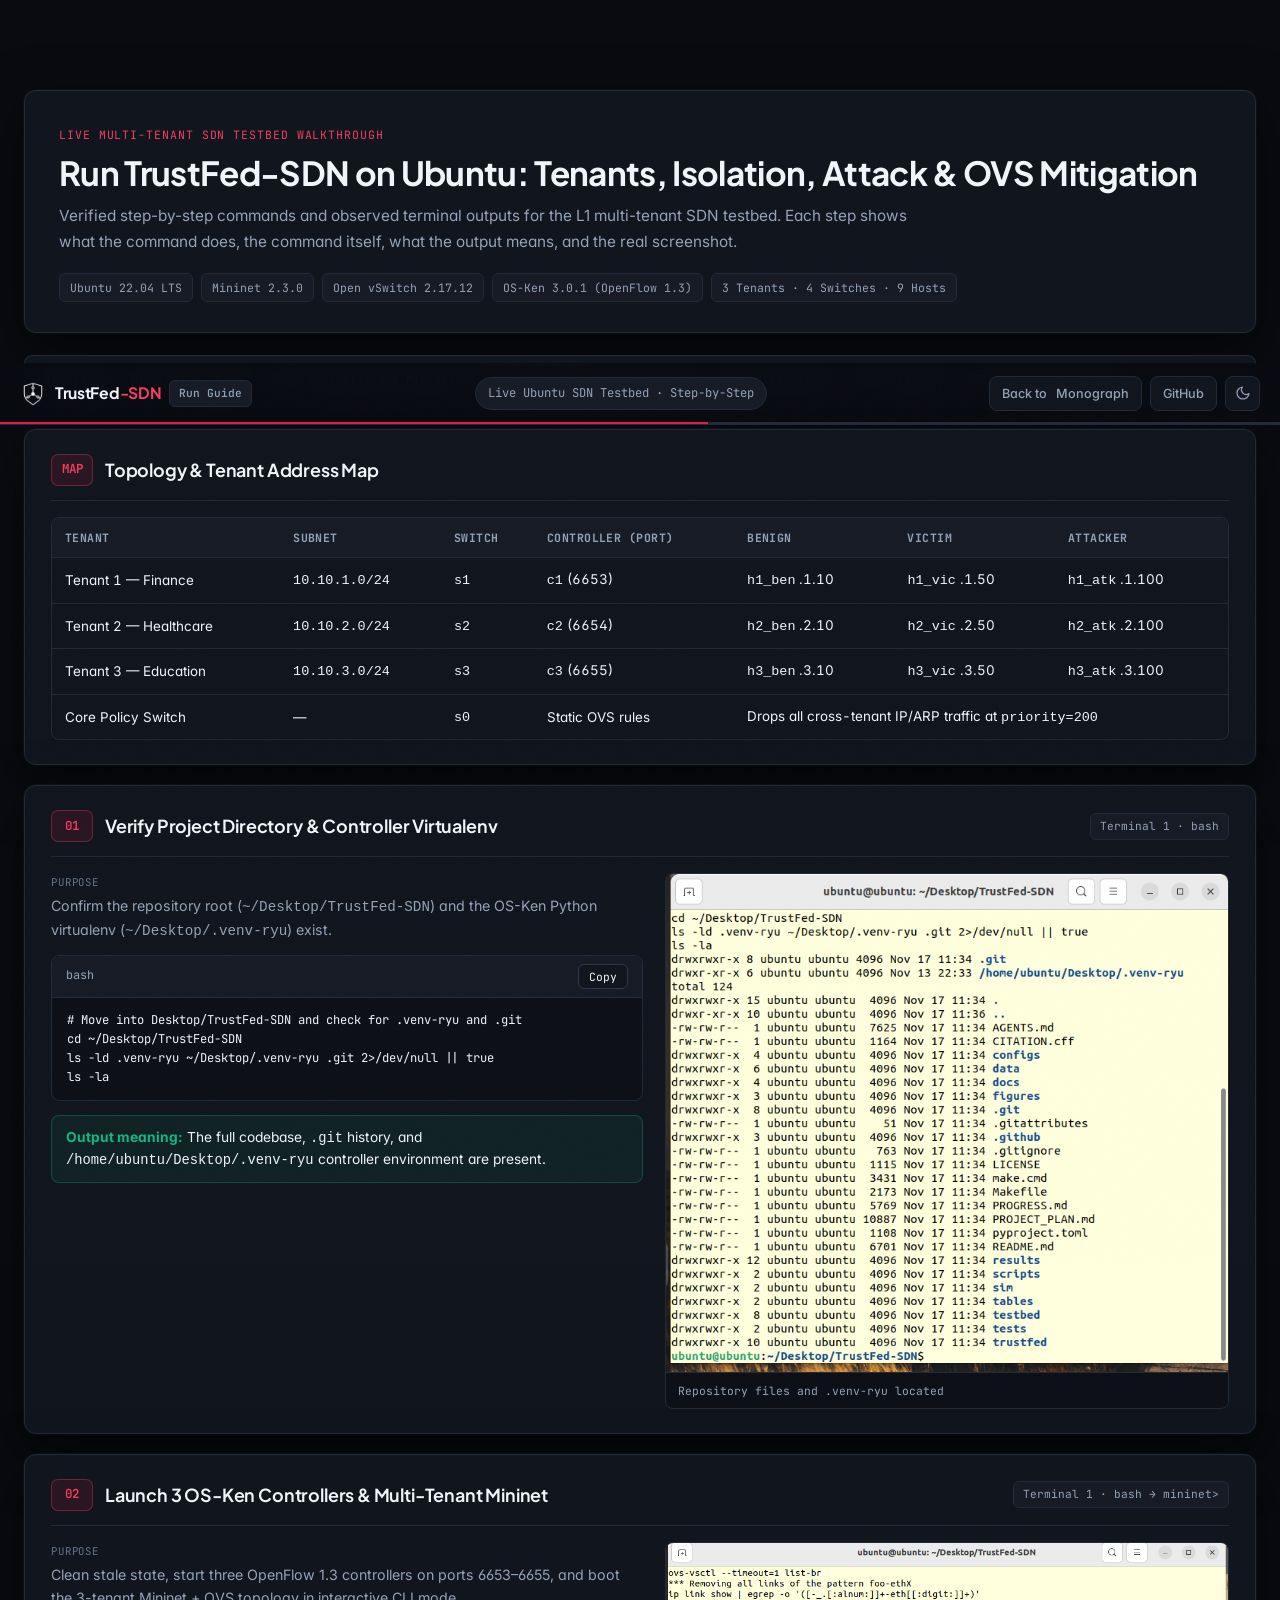
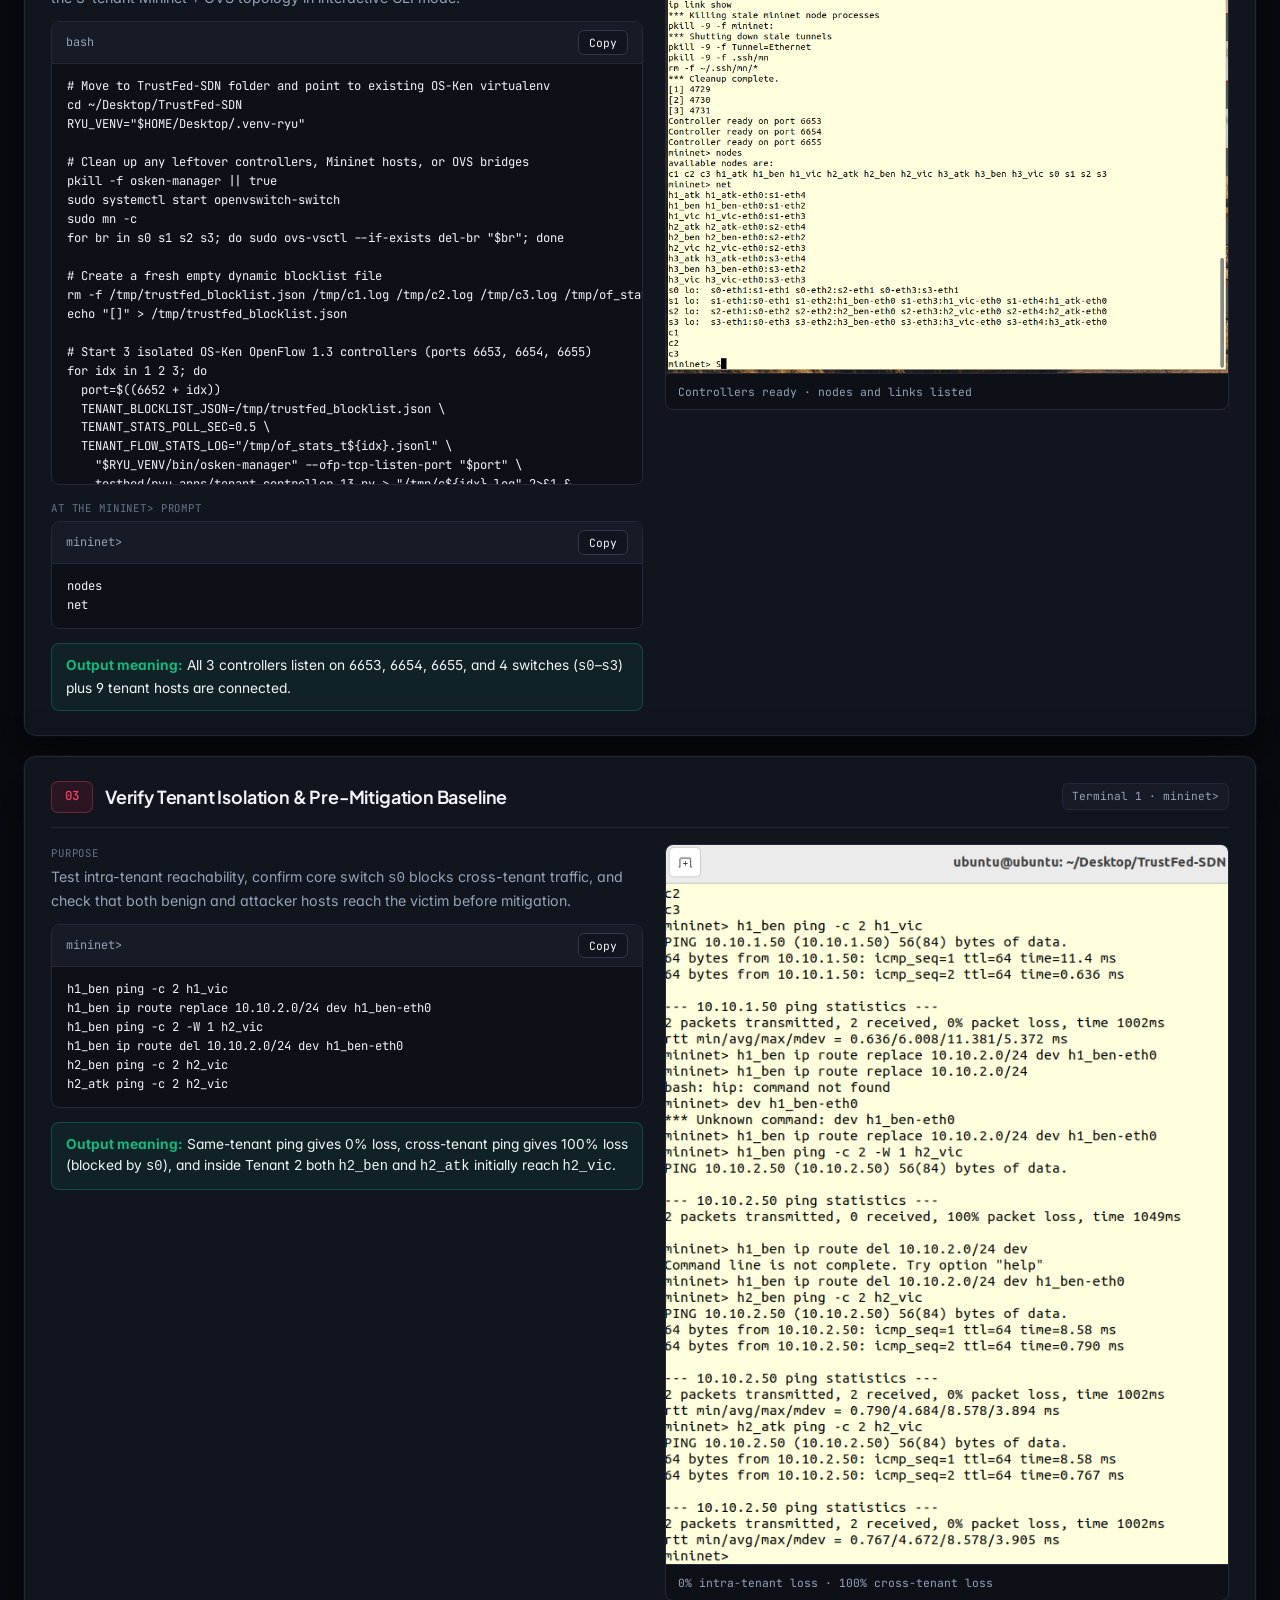
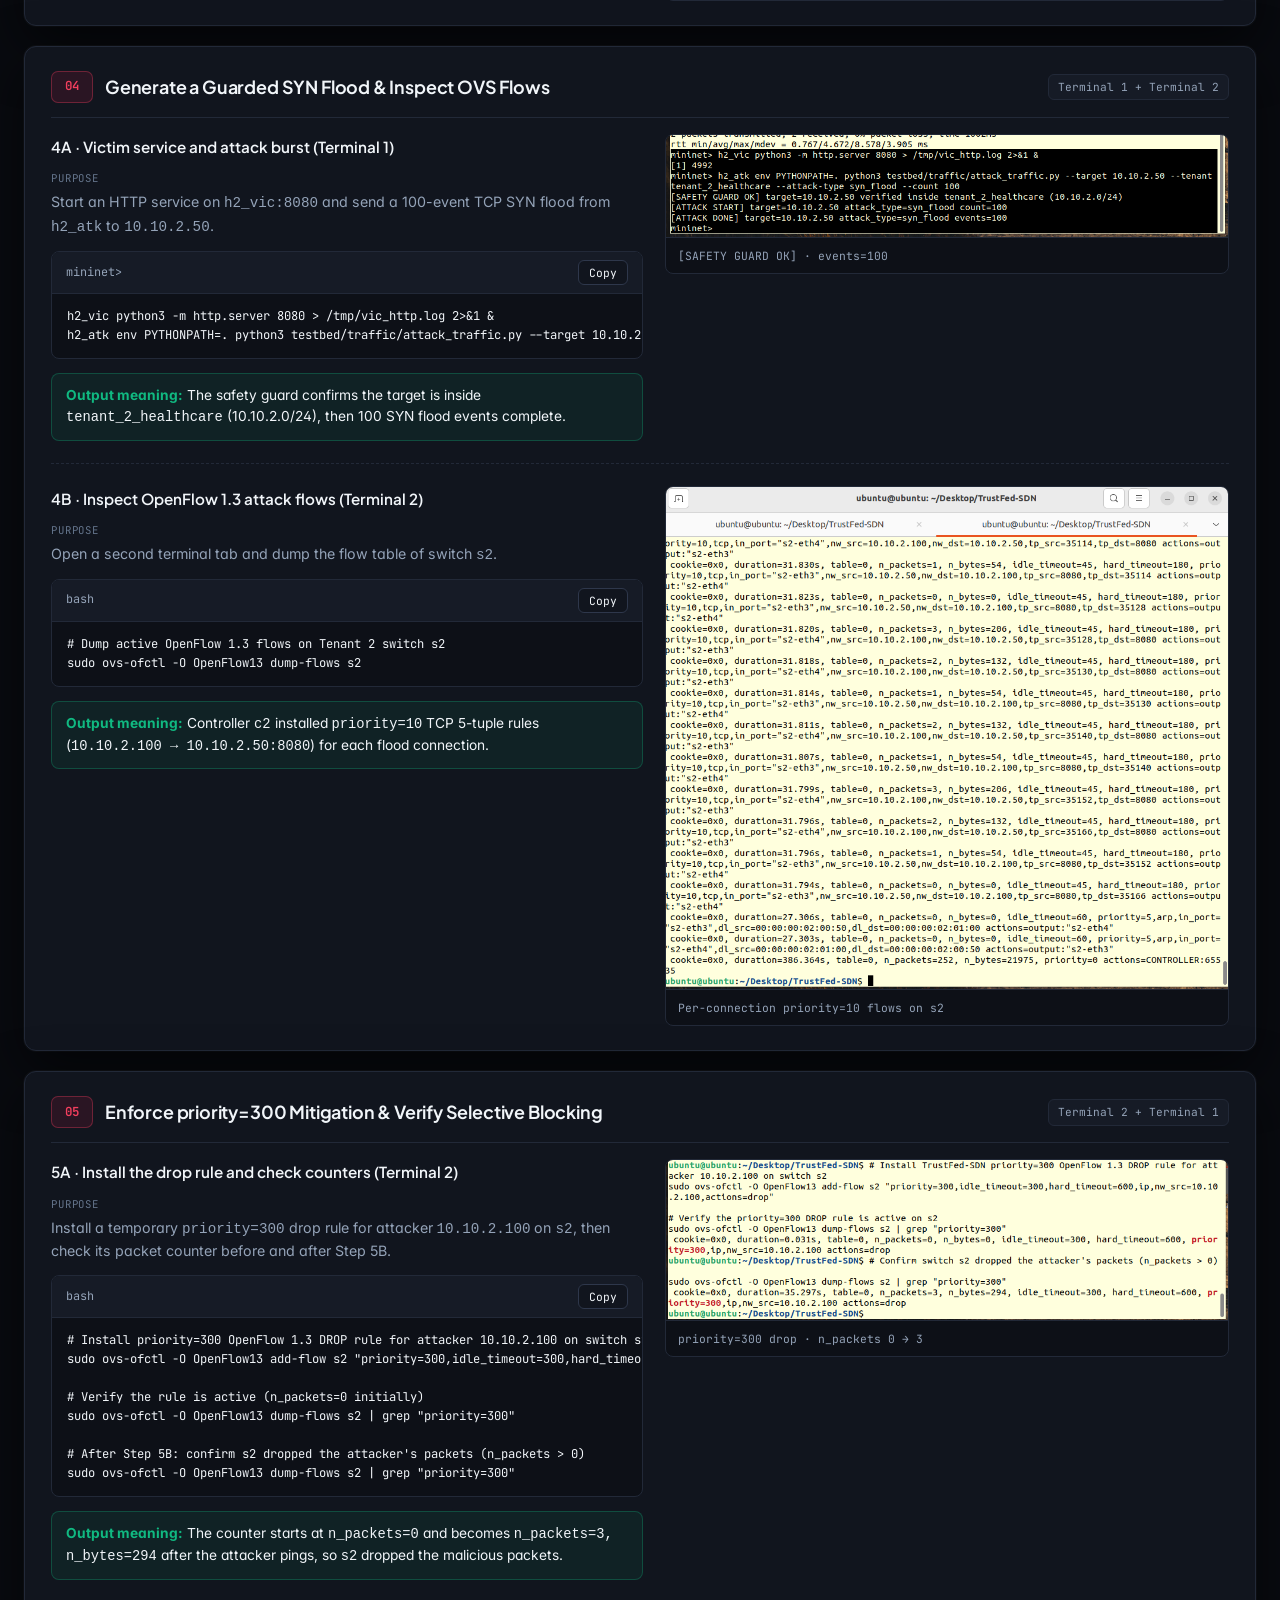
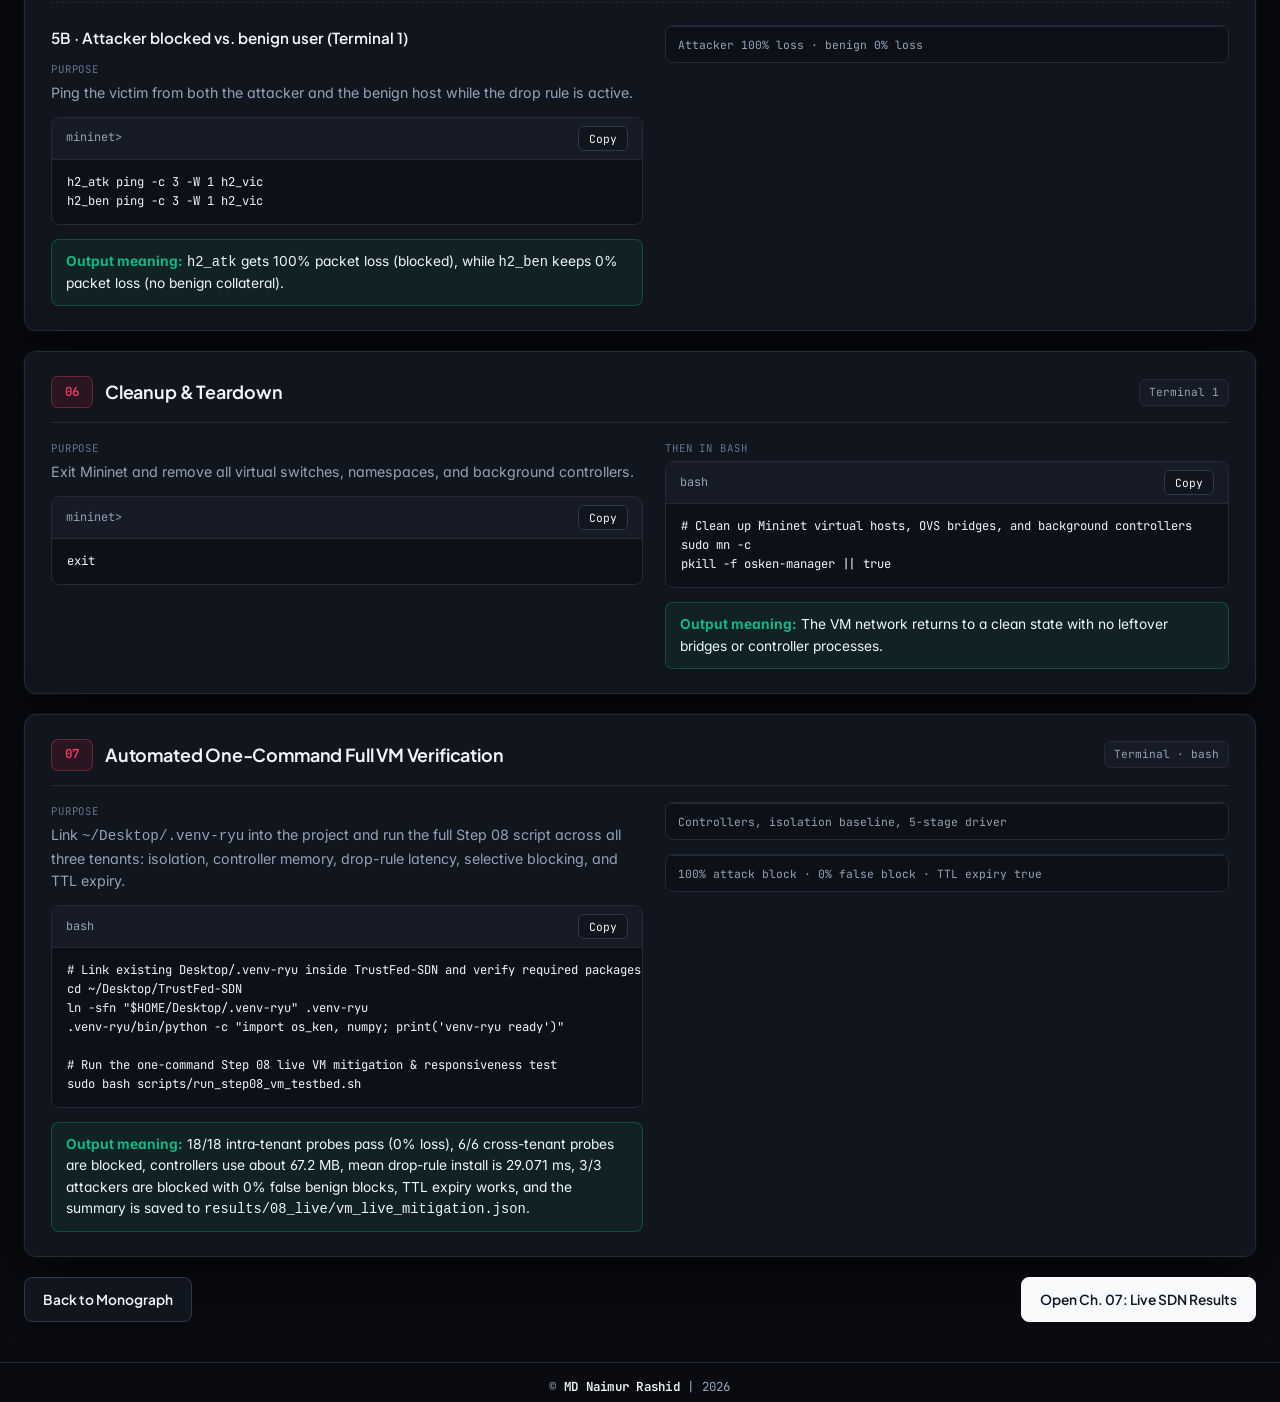
==== commit 839d06fc: "Improve mobile responsiveness for run-guide page and header" ====
--- a/run-guide.html
+++ b/run-guide.html
@@ -42,7 +42,7 @@
       </div>
 
       <div class="topbar-right">
-        <a href="index.html" class="pill-btn">Back to Monograph</a>
+        <a href="index.html" class="pill-btn"><span class="hide-xs">Back to&nbsp;</span>Monograph</a>
         <a href="https://github.com/naimurhamim/TrustFed-SDN" target="_blank" rel="noopener"
           class="pill-btn hide-mobile">GitHub</a>
         <button id="themeToggleBtn" class="icon-btn" type="button" aria-label="Toggle light and dark theme"
--- a/css/style.css
+++ b/css/style.css
@@ -1624,7 +1624,9 @@
 
 .lightbox-body img {
   max-height: 74vh;
+  max-width: 100%;
   width: auto;
+  height: auto;
   object-fit: contain;
 }
 
@@ -1797,7 +1799,41 @@
   }
 }
 
+@media (max-width: 540px) {
+  .topbar-inner {
+    padding: 0 10px;
+    gap: 6px;
+  }
+  .topbar-left, .topbar-right {
+    gap: 5px;
+  }
+  .brand-link {
+    font-size: 0.90rem;
+    gap: 6px;
+  }
+  .brand-logo {
+    width: 22px;
+    height: 22px;
+  }
+  .pill-btn {
+    padding: 5px 9px;
+    font-size: 0.72rem;
+    gap: 4px;
+  }
+  .pill-btn svg {
+    width: 12px;
+    height: 12px;
+  }
+  .icon-btn {
+    width: 32px;
+    height: 32px;
+  }
+}
+
 @media (max-width: 480px) {
+  .hide-xs {
+    display: none !important;
+  }
   .kpi-grid,
   .grid-3 {
     grid-template-columns: 1fr;
--- a/css/run-guide.css
+++ b/css/run-guide.css
@@ -4,8 +4,10 @@
 
 .guide-shell {
   max-width: 1320px;
+  width: 100%;
   margin: 0 auto;
   padding: calc(var(--topbar-h) + 28px) 24px 40px;
+  overflow-x: hidden;
 }
 
 .guide-hero {
@@ -15,6 +17,7 @@
   box-shadow: var(--book-shadow);
   padding: 30px 34px;
   margin-bottom: 22px;
+  min-width: 0;
 }
 
 .guide-kicker {
@@ -30,10 +33,11 @@
 .guide-title {
   margin: 0 0 10px;
   font-family: var(--font-head);
-  font-size: clamp(1.5rem, 2.6vw, 2.1rem);
+  font-size: clamp(1.38rem, 2.6vw, 2.1rem);
   font-weight: 700;
   letter-spacing: -0.02em;
-  line-height: 1.2;
+  line-height: 1.22;
+  overflow-wrap: break-word;
 }
 
 .guide-lede {
@@ -67,12 +71,14 @@
   display: flex;
   gap: 6px;
   overflow-x: auto;
+  -webkit-overflow-scrolling: touch;
   padding: 8px;
   margin-bottom: 22px;
   background: var(--surface);
   border: 1px solid var(--border);
   border-radius: var(--radius-sm);
   scrollbar-width: thin;
+  max-width: 100%;
 }
 
 .step-jump a {
@@ -84,6 +90,9 @@
   color: var(--text-dim);
   border: 1px solid transparent;
   white-space: nowrap;
+  display: inline-flex;
+  align-items: center;
+  min-height: 32px;
   transition: background 0.14s ease, color 0.14s ease, border-color 0.14s ease;
 }
 
@@ -105,12 +114,15 @@
   padding: 24px 26px;
   margin-bottom: 20px;
   scroll-margin-top: calc(var(--topbar-h) + 70px);
+  min-width: 0;
+  max-width: 100%;
 }
 
 .guide-step-head {
   display: flex;
   align-items: center;
-  gap: 12px;
+  flex-wrap: wrap;
+  gap: 10px 12px;
   margin-bottom: 16px;
   padding-bottom: 14px;
   border-bottom: 1px solid var(--border);
@@ -139,6 +151,7 @@
   font-size: 1.12rem;
   font-weight: 650;
   letter-spacing: -0.01em;
+  min-width: 0;
 }
 
 .guide-step-where {
@@ -175,6 +188,12 @@
   border-top: 1px dashed var(--border);
 }
 
+.step-text,
+.shot-col {
+  min-width: 0;
+  max-width: 100%;
+}
+
 .step-text .label {
   display: block;
   font-family: var(--font-mono);
@@ -190,11 +209,19 @@
   font-size: 0.89rem;
   color: var(--text-dim);
   line-height: 1.6;
-}
-
-.step-text .code-card { margin: 4px 0 14px; }
-
-.step-text .code-card pre { font-size: 0.76rem; max-height: 420px; }
+  overflow-wrap: break-word;
+}
+
+.step-text .code-card {
+  margin: 4px 0 14px;
+  max-width: 100%;
+}
+
+.step-text .code-card pre {
+  font-size: 0.76rem;
+  max-height: 420px;
+  -webkit-overflow-scrolling: touch;
+}
 
 .meaning-box {
   padding: 11px 14px;
@@ -204,6 +231,7 @@
   font-size: 0.86rem;
   line-height: 1.55;
   color: var(--text);
+  overflow-wrap: break-word;
 }
 
 .meaning-box strong { color: var(--accent-green); }
@@ -222,6 +250,7 @@
   border: 1px solid var(--border);
   border-radius: var(--radius-sm);
   overflow: hidden;
+  max-width: 100%;
 }
 
 .shot-frame {
@@ -244,8 +273,8 @@
   font-size: 0.68rem;
   padding: 3px 8px;
   border-radius: 6px;
-  background: rgba(9, 11, 16, 0.78);
-  border: 1px solid rgba(255, 255, 255, 0.12);
+  background: rgba(9, 11, 16, 0.82);
+  border: 1px solid rgba(255, 255, 255, 0.14);
   color: #E2E8F0;
   opacity: 0;
   transition: opacity 0.15s ease;
@@ -253,6 +282,10 @@
 
 .shot-frame:hover .zoom-chip { opacity: 1; }
 
+@media (hover: none) {
+  .shot-frame .zoom-chip { opacity: 0.9; }
+}
+
 .shot-card figcaption {
   padding: 8px 12px;
   border-top: 1px solid var(--border);
@@ -262,7 +295,11 @@
 }
 
 /* Tenant map table reuse */
-.guide-step .table-wrap { margin: 0; }
+.guide-step .table-wrap {
+  margin: 0;
+  max-width: 100%;
+  -webkit-overflow-scrolling: touch;
+}
 
 .guide-footer-nav {
   display: flex;
@@ -273,13 +310,49 @@
 }
 
 @media (max-width: 1040px) {
-  .step-split { grid-template-columns: 1fr; }
+  .step-split {
+    grid-template-columns: minmax(0, 1fr);
+    gap: 16px;
+  }
   .shot-col { position: static; }
 }
 
 @media (max-width: 768px) {
-  .guide-shell { padding: calc(var(--topbar-h) + 16px) 12px 28px; }
-  .guide-hero, .guide-step { padding: 18px 16px; }
-  .guide-step-where { display: none; }
-  .guide-step-head h2 { font-size: 1rem; }
-}
+  .guide-shell { padding: calc(var(--topbar-h) + 14px) 12px 26px; }
+  .guide-hero { padding: 18px 16px; margin-bottom: 14px; }
+  .guide-lede { font-size: 0.88rem; margin-bottom: 14px; }
+  .env-chips { gap: 6px; }
+  .env-chip { font-size: 0.68rem; padding: 3px 8px; }
+  .step-jump {
+    top: calc(var(--topbar-h) + 6px);
+    padding: 6px;
+    margin-bottom: 14px;
+    gap: 5px;
+  }
+  .step-jump a { font-size: 0.70rem; padding: 5px 9px; }
+  .guide-step {
+    padding: 16px 14px;
+    margin-bottom: 14px;
+    scroll-margin-top: calc(var(--topbar-h) + 60px);
+  }
+  .guide-step-head { gap: 8px; margin-bottom: 12px; padding-bottom: 10px; }
+  .guide-step-num { min-width: 36px; height: 28px; font-size: 0.72rem; }
+  .guide-step-head h2 { font-size: 0.98rem; flex: 1 1 200px; }
+  .guide-step-where { margin-left: 0; font-size: 0.66rem; }
+  .step-text p, .meaning-box { font-size: 0.84rem; }
+  .step-text .code-card pre { font-size: 0.72rem; padding: 10px 12px; max-height: 290px; }
+  .copy-btn { min-height: 30px; min-width: 56px; }
+  .shot-frame .zoom-chip { opacity: 0.9; font-size: 0.64rem; }
+  .guide-step .table-wrap th,
+  .guide-step .table-wrap td { white-space: nowrap; }
+}
+
+@media (max-width: 540px) {
+  .guide-shell { padding: calc(var(--topbar-h) + 10px) 8px 22px; }
+  .guide-hero, .guide-step { padding: 14px 12px; border-radius: 10px; }
+  .guide-title { font-size: 1.25rem; }
+  .guide-footer-nav .btn { width: 100%; }
+  .lightbox-card { border-radius: 10px; }
+  .lightbox-head { padding: 10px 12px; }
+  .lightbox-body { padding: 8px; }
+}
